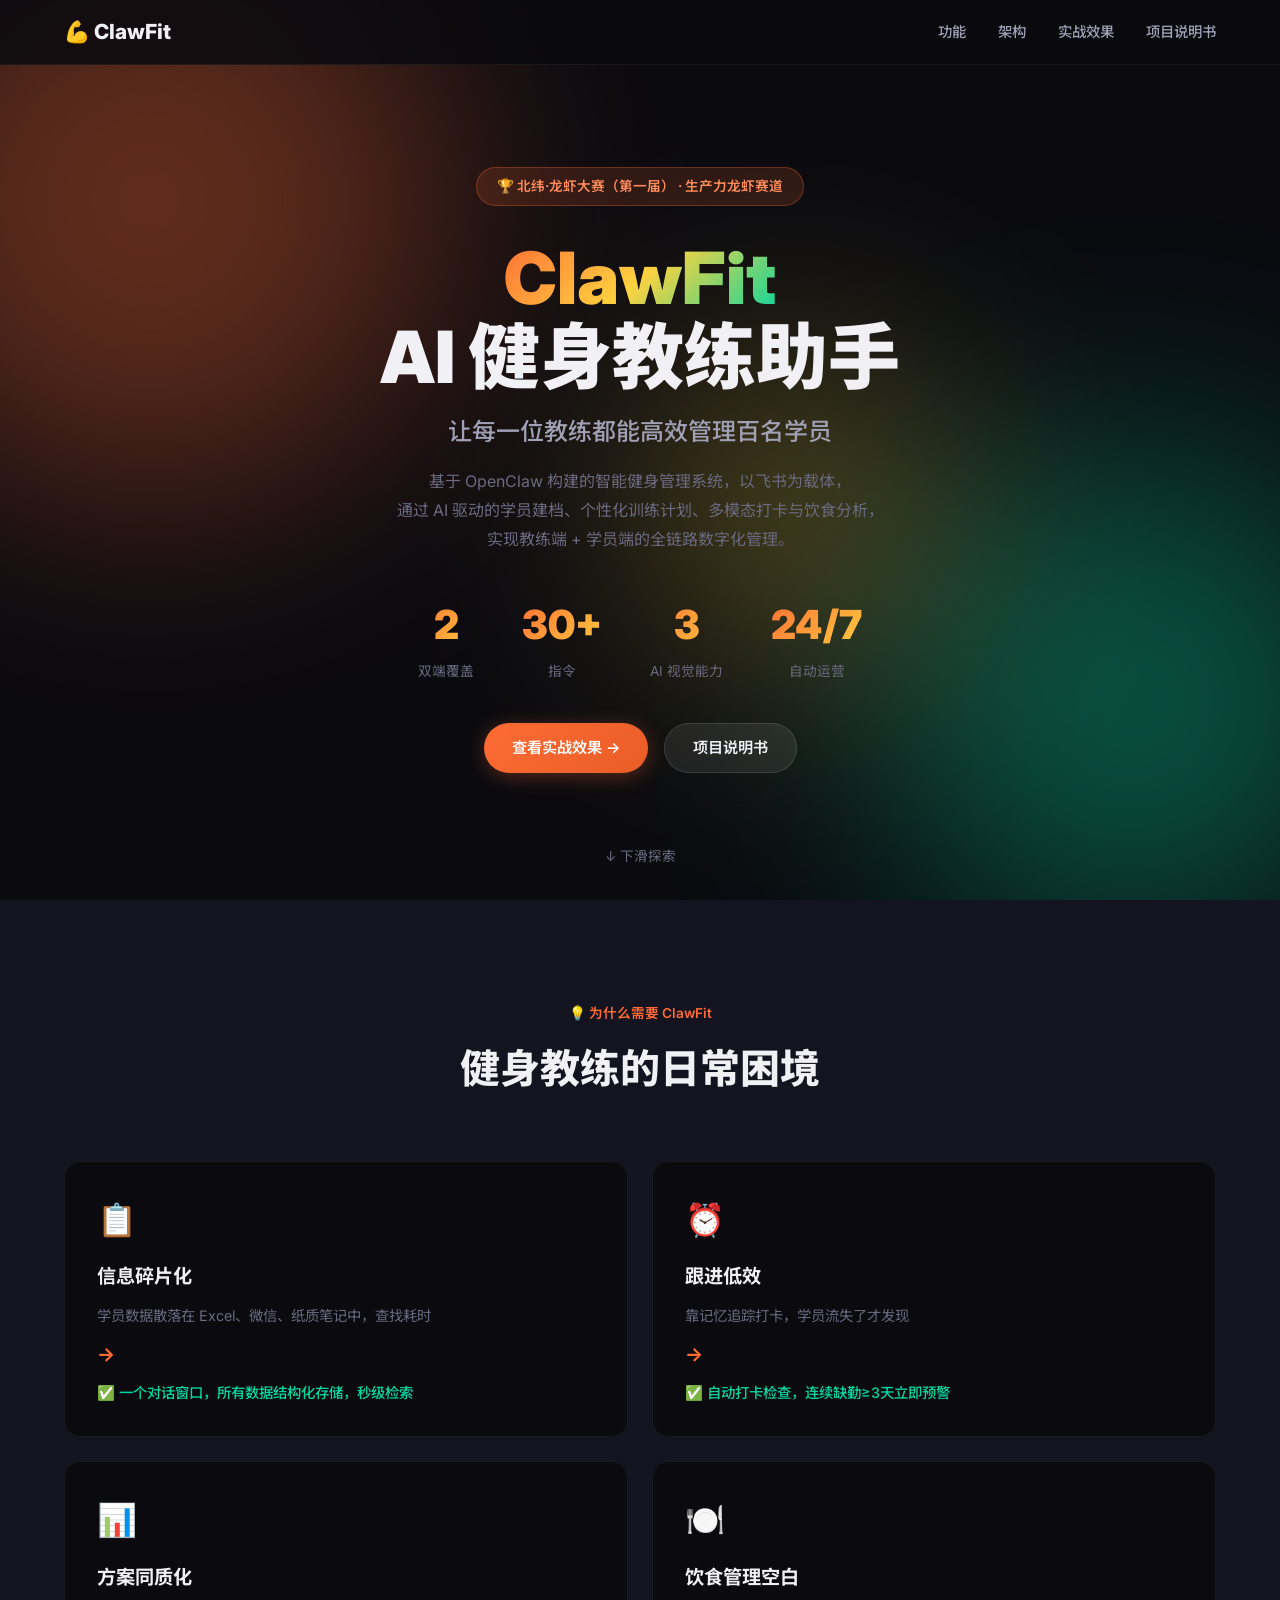
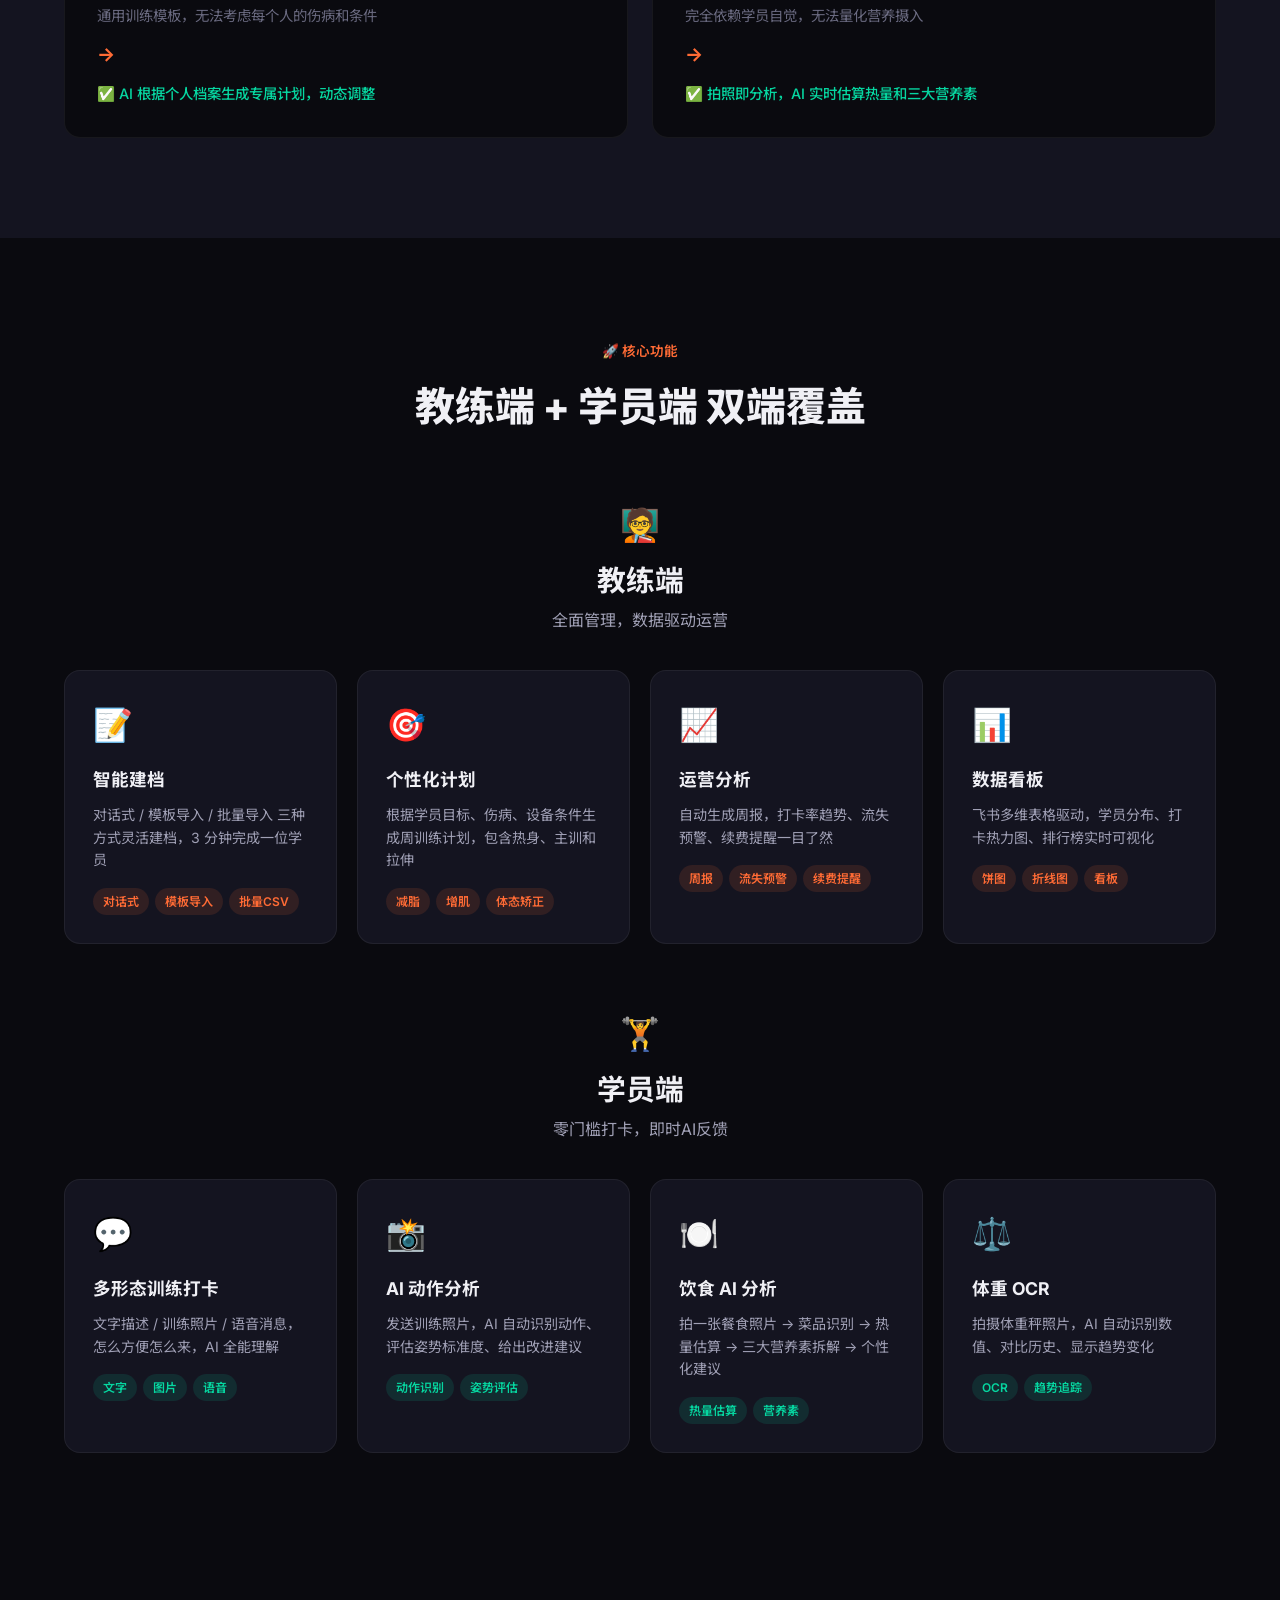
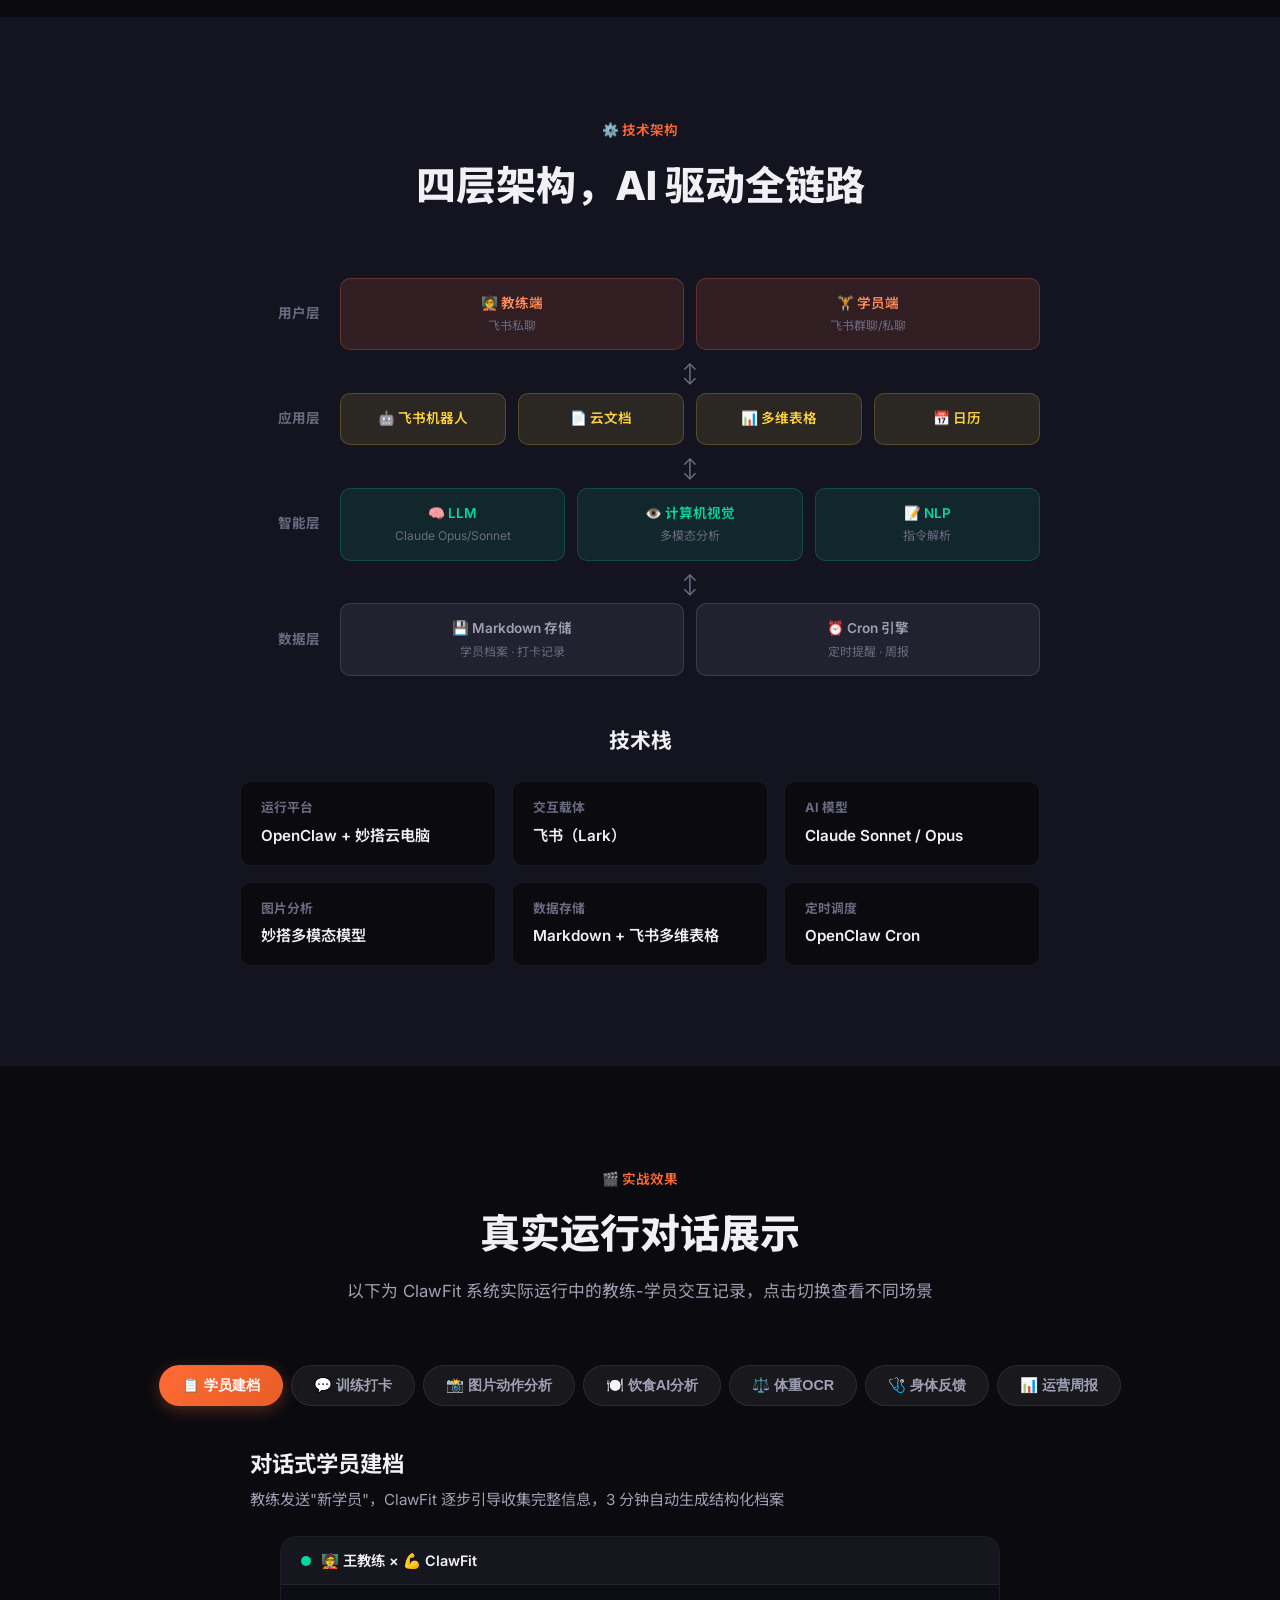
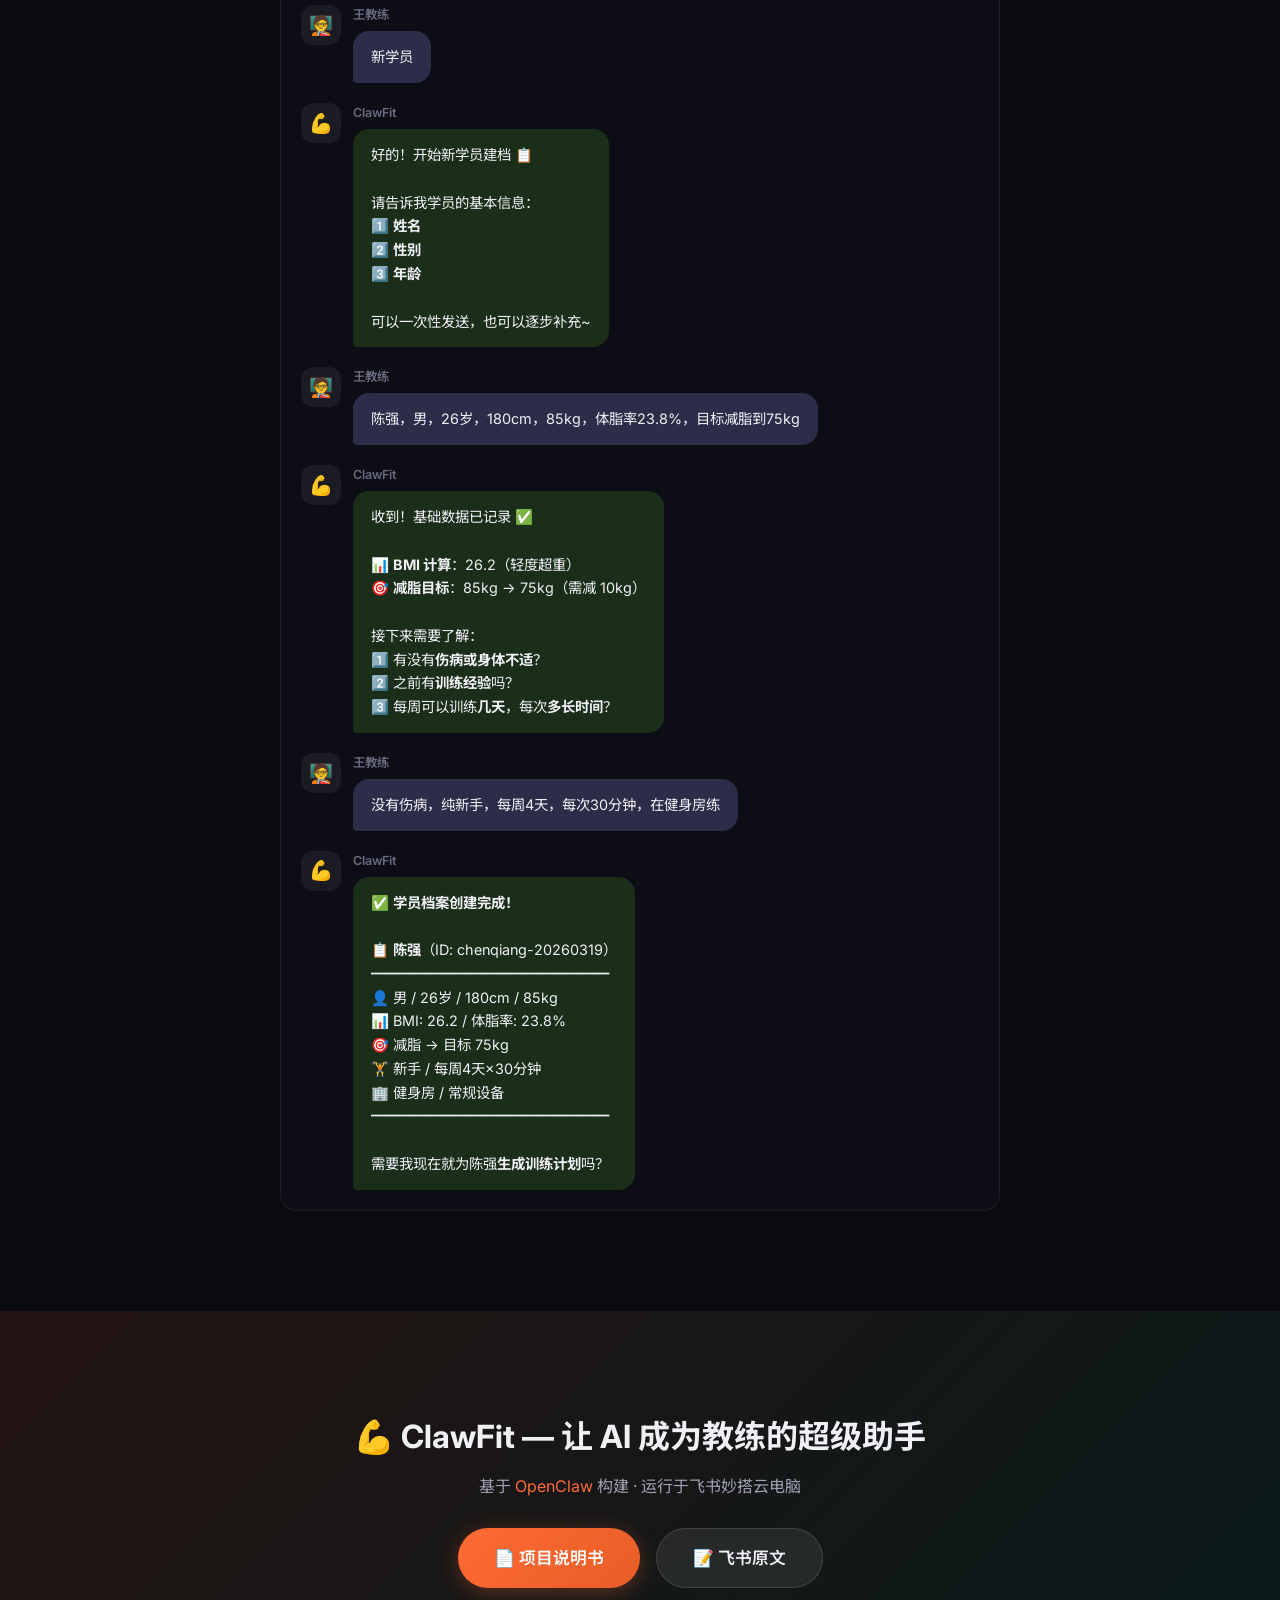
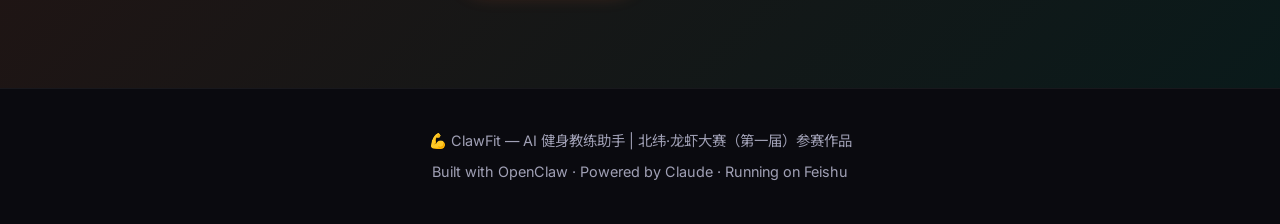
==== index.html @ cbfe0508 "2" ====
<!DOCTYPE html>
<html lang="zh-CN">
<head>
  <meta charset="UTF-8">
  <meta name="viewport" content="width=device-width, initial-scale=1.0">
  <title>ClawFit — AI 健身教练助手</title>
  <link rel="stylesheet" href="css/style.css">
  <link rel="preconnect" href="https://fonts.googleapis.com">
  <link href="https://fonts.googleapis.com/css2?family=Inter:wght@400;500;600;700;800;900&family=Noto+Sans+SC:wght@400;500;700;900&display=swap" rel="stylesheet">
</head>
<body>
  <!-- Navigation -->
  <nav class="navbar" id="navbar">
    <div class="nav-container">
      <a href="#" class="nav-logo">💪 ClawFit</a>
      <div class="nav-links">
        <a href="#features">功能</a>
        <a href="#architecture">架构</a>
        <a href="#demo">实战效果</a>
        <a href="report/">项目说明书</a>
      </div>
      <button class="nav-toggle" id="navToggle">☰</button>
    </div>
  </nav>

  <!-- Hero Section -->
  <section class="hero">
    <div class="hero-bg">
      <div class="gradient-orb orb-1"></div>
      <div class="gradient-orb orb-2"></div>
      <div class="gradient-orb orb-3"></div>
    </div>
    <div class="hero-content">
      <div class="hero-badge">🏆 北纬·龙虾大赛（第一届） · 生产力龙虾赛道</div>
      <h1 class="hero-title">
        <span class="title-gradient">ClawFit</span>
        <br>AI 健身教练助手
      </h1>
      <p class="hero-subtitle">让每一位教练都能高效管理百名学员</p>
      <p class="hero-desc">
        基于 OpenClaw 构建的智能健身管理系统，以飞书为载体，<br>
        通过 AI 驱动的学员建档、个性化训练计划、多模态打卡与饮食分析，<br>
        实现教练端 + 学员端的全链路数字化管理。
      </p>
      <div class="hero-stats">
        <div class="stat-item">
          <div class="stat-number">2</div>
          <div class="stat-label">双端覆盖</div>
        </div>
        <div class="stat-item">
          <div class="stat-number">30+</div>
          <div class="stat-label">指令</div>
        </div>
        <div class="stat-item">
          <div class="stat-number">3</div>
          <div class="stat-label">AI 视觉能力</div>
        </div>
        <div class="stat-item">
          <div class="stat-number">24/7</div>
          <div class="stat-label">自动运营</div>
        </div>
      </div>
      <div class="hero-cta">
        <a href="#demo" class="btn btn-primary">查看实战效果 →</a>
        <a href="report/" class="btn btn-secondary">项目说明书</a>
      </div>
    </div>
    <div class="scroll-hint">
      <span>↓ 下滑探索</span>
    </div>
  </section>

  <!-- Pain Points -->
  <section class="section pain-section" id="pain">
    <div class="container">
      <div class="section-header">
        <span class="section-tag">💡 为什么需要 ClawFit</span>
        <h2>健身教练的日常困境</h2>
      </div>
      <div class="pain-grid">
        <div class="pain-card">
          <div class="pain-icon">📋</div>
          <h3>信息碎片化</h3>
          <p class="pain-before">学员数据散落在 Excel、微信、纸质笔记中，查找耗时</p>
          <div class="pain-arrow">→</div>
          <p class="pain-after">✅ 一个对话窗口，所有数据结构化存储，秒级检索</p>
        </div>
        <div class="pain-card">
          <div class="pain-icon">⏰</div>
          <h3>跟进低效</h3>
          <p class="pain-before">靠记忆追踪打卡，学员流失了才发现</p>
          <div class="pain-arrow">→</div>
          <p class="pain-after">✅ 自动打卡检查，连续缺勤≥3天立即预警</p>
        </div>
        <div class="pain-card">
          <div class="pain-icon">📊</div>
          <h3>方案同质化</h3>
          <p class="pain-before">通用训练模板，无法考虑每个人的伤病和条件</p>
          <div class="pain-arrow">→</div>
          <p class="pain-after">✅ AI 根据个人档案生成专属计划，动态调整</p>
        </div>
        <div class="pain-card">
          <div class="pain-icon">🍽️</div>
          <h3>饮食管理空白</h3>
          <p class="pain-before">完全依赖学员自觉，无法量化营养摄入</p>
          <div class="pain-arrow">→</div>
          <p class="pain-after">✅ 拍照即分析，AI 实时估算热量和三大营养素</p>
        </div>
      </div>
    </div>
  </section>

  <!-- Features -->
  <section class="section features-section" id="features">
    <div class="container">
      <div class="section-header">
        <span class="section-tag">🚀 核心功能</span>
        <h2>教练端 + 学员端 双端覆盖</h2>
      </div>

      <!-- Coach Features -->
      <div class="feature-group">
        <div class="feature-group-header">
          <span class="feature-group-icon">🧑‍🏫</span>
          <h3>教练端</h3>
          <p>全面管理，数据驱动运营</p>
        </div>
        <div class="feature-cards">
          <div class="feature-card">
            <div class="feature-card-icon">📝</div>
            <h4>智能建档</h4>
            <p>对话式 / 模板导入 / 批量导入 三种方式灵活建档，3 分钟完成一位学员</p>
            <div class="feature-tags">
              <span class="tag">对话式</span>
              <span class="tag">模板导入</span>
              <span class="tag">批量CSV</span>
            </div>
          </div>
          <div class="feature-card">
            <div class="feature-card-icon">🎯</div>
            <h4>个性化计划</h4>
            <p>根据学员目标、伤病、设备条件生成周训练计划，包含热身、主训和拉伸</p>
            <div class="feature-tags">
              <span class="tag">减脂</span>
              <span class="tag">增肌</span>
              <span class="tag">体态矫正</span>
            </div>
          </div>
          <div class="feature-card">
            <div class="feature-card-icon">📈</div>
            <h4>运营分析</h4>
            <p>自动生成周报，打卡率趋势、流失预警、续费提醒一目了然</p>
            <div class="feature-tags">
              <span class="tag">周报</span>
              <span class="tag">流失预警</span>
              <span class="tag">续费提醒</span>
            </div>
          </div>
          <div class="feature-card">
            <div class="feature-card-icon">📊</div>
            <h4>数据看板</h4>
            <p>飞书多维表格驱动，学员分布、打卡热力图、排行榜实时可视化</p>
            <div class="feature-tags">
              <span class="tag">饼图</span>
              <span class="tag">折线图</span>
              <span class="tag">看板</span>
            </div>
          </div>
        </div>
      </div>

      <!-- Student Features -->
      <div class="feature-group">
        <div class="feature-group-header">
          <span class="feature-group-icon">🏋️</span>
          <h3>学员端</h3>
          <p>零门槛打卡，即时AI反馈</p>
        </div>
        <div class="feature-cards">
          <div class="feature-card accent-green">
            <div class="feature-card-icon">💬</div>
            <h4>多形态训练打卡</h4>
            <p>文字描述 / 训练照片 / 语音消息，怎么方便怎么来，AI 全能理解</p>
            <div class="feature-tags">
              <span class="tag tag-green">文字</span>
              <span class="tag tag-green">图片</span>
              <span class="tag tag-green">语音</span>
            </div>
          </div>
          <div class="feature-card accent-green">
            <div class="feature-card-icon">📸</div>
            <h4>AI 动作分析</h4>
            <p>发送训练照片，AI 自动识别动作、评估姿势标准度、给出改进建议</p>
            <div class="feature-tags">
              <span class="tag tag-green">动作识别</span>
              <span class="tag tag-green">姿势评估</span>
            </div>
          </div>
          <div class="feature-card accent-green">
            <div class="feature-card-icon">🍽️</div>
            <h4>饮食 AI 分析</h4>
            <p>拍一张餐食照片 → 菜品识别 → 热量估算 → 三大营养素拆解 → 个性化建议</p>
            <div class="feature-tags">
              <span class="tag tag-green">热量估算</span>
              <span class="tag tag-green">营养素</span>
            </div>
          </div>
          <div class="feature-card accent-green">
            <div class="feature-card-icon">⚖️</div>
            <h4>体重 OCR</h4>
            <p>拍摄体重秤照片，AI 自动识别数值、对比历史、显示趋势变化</p>
            <div class="feature-tags">
              <span class="tag tag-green">OCR</span>
              <span class="tag tag-green">趋势追踪</span>
            </div>
          </div>
        </div>
      </div>
    </div>
  </section>

  <!-- Architecture -->
  <section class="section arch-section" id="architecture">
    <div class="container">
      <div class="section-header">
        <span class="section-tag">⚙️ 技术架构</span>
        <h2>四层架构，AI 驱动全链路</h2>
      </div>
      <div class="arch-diagram">
        <div class="arch-layer">
          <div class="arch-layer-label">用户层</div>
          <div class="arch-layer-content">
            <div class="arch-node node-user">🧑‍🏫 教练端<br><small>飞书私聊</small></div>
            <div class="arch-node node-user">🏋️ 学员端<br><small>飞书群聊/私聊</small></div>
          </div>
        </div>
        <div class="arch-arrow">↕</div>
        <div class="arch-layer">
          <div class="arch-layer-label">应用层</div>
          <div class="arch-layer-content">
            <div class="arch-node node-app">🤖 飞书机器人</div>
            <div class="arch-node node-app">📄 云文档</div>
            <div class="arch-node node-app">📊 多维表格</div>
            <div class="arch-node node-app">📅 日历</div>
          </div>
        </div>
        <div class="arch-arrow">↕</div>
        <div class="arch-layer">
          <div class="arch-layer-label">智能层</div>
          <div class="arch-layer-content">
            <div class="arch-node node-ai">🧠 LLM<br><small>Claude Opus/Sonnet</small></div>
            <div class="arch-node node-ai">👁️ 计算机视觉<br><small>多模态分析</small></div>
            <div class="arch-node node-ai">📝 NLP<br><small>指令解析</small></div>
          </div>
        </div>
        <div class="arch-arrow">↕</div>
        <div class="arch-layer">
          <div class="arch-layer-label">数据层</div>
          <div class="arch-layer-content">
            <div class="arch-node node-data">💾 Markdown 存储<br><small>学员档案 · 打卡记录</small></div>
            <div class="arch-node node-data">⏰ Cron 引擎<br><small>定时提醒 · 周报</small></div>
          </div>
        </div>
      </div>

      <div class="tech-stack">
        <h3>技术栈</h3>
        <div class="tech-items">
          <div class="tech-item">
            <strong>运行平台</strong>
            <span>OpenClaw + 妙搭云电脑</span>
          </div>
          <div class="tech-item">
            <strong>交互载体</strong>
            <span>飞书（Lark）</span>
          </div>
          <div class="tech-item">
            <strong>AI 模型</strong>
            <span>Claude Sonnet / Opus</span>
          </div>
          <div class="tech-item">
            <strong>图片分析</strong>
            <span>妙搭多模态模型</span>
          </div>
          <div class="tech-item">
            <strong>数据存储</strong>
            <span>Markdown + 飞书多维表格</span>
          </div>
          <div class="tech-item">
            <strong>定时调度</strong>
            <span>OpenClaw Cron</span>
          </div>
        </div>
      </div>
    </div>
  </section>

  <!-- Demo Section — Tab Switcher -->
  <section class="section demo-section" id="demo">
    <div class="container">
      <div class="section-header">
        <span class="section-tag">🎬 实战效果</span>
        <h2>真实运行对话展示</h2>
        <p class="section-desc">以下为 ClawFit 系统实际运行中的教练-学员交互记录，点击切换查看不同场景</p>
      </div>

      <!-- Tab Navigation -->
      <div class="demo-tabs">
        <button class="demo-tab active" data-tab="tab-enroll">📋 学员建档</button>
        <button class="demo-tab" data-tab="tab-checkin">💬 训练打卡</button>
        <button class="demo-tab" data-tab="tab-photo">📸 图片动作分析</button>
        <button class="demo-tab" data-tab="tab-food">🍽️ 饮食AI分析</button>
        <button class="demo-tab" data-tab="tab-weight">⚖️ 体重OCR</button>
        <button class="demo-tab" data-tab="tab-feedback">🩺 身体反馈</button>
        <button class="demo-tab" data-tab="tab-report">📊 运营周报</button>
      </div>

      <!-- Tab Contents -->
      <div class="demo-tab-contents">

        <!-- TAB: 学员建档 -->
        <div class="demo-tab-pane active" id="tab-enroll">
          <div class="demo-pane-header">
            <h3>对话式学员建档</h3>
            <p>教练发送"新学员"，ClawFit 逐步引导收集完整信息，3 分钟自动生成结构化档案</p>
          </div>
          <div class="chat-window">
            <div class="chat-header">
              <span class="chat-dot green"></span>
              <span class="chat-name">🧑‍🏫 王教练 × 💪 ClawFit</span>
            </div>
            <div class="chat-body">
              <div class="msg msg-user">
                <div class="msg-avatar">🧑‍🏫</div>
                <div class="msg-content">
                  <div class="msg-name">王教练</div>
                  <div class="msg-bubble">新学员</div>
                </div>
              </div>
              <div class="msg msg-bot">
                <div class="msg-avatar">💪</div>
                <div class="msg-content">
                  <div class="msg-name">ClawFit</div>
                  <div class="msg-bubble">好的！开始新学员建档 📋<br><br>请告诉我学员的基本信息：<br>1️⃣ <strong>姓名</strong><br>2️⃣ <strong>性别</strong><br>3️⃣ <strong>年龄</strong><br><br>可以一次性发送，也可以逐步补充~</div>
                </div>
              </div>
              <div class="msg msg-user">
                <div class="msg-avatar">🧑‍🏫</div>
                <div class="msg-content">
                  <div class="msg-name">王教练</div>
                  <div class="msg-bubble">陈强，男，26岁，180cm，85kg，体脂率23.8%，目标减脂到75kg</div>
                </div>
              </div>
              <div class="msg msg-bot">
                <div class="msg-avatar">💪</div>
                <div class="msg-content">
                  <div class="msg-name">ClawFit</div>
                  <div class="msg-bubble">收到！基础数据已记录 ✅<br><br>📊 <strong>BMI 计算</strong>：26.2（轻度超重）<br>🎯 <strong>减脂目标</strong>：85kg → 75kg（需减 10kg）<br><br>接下来需要了解：<br>1️⃣ 有没有<strong>伤病或身体不适</strong>？<br>2️⃣ 之前有<strong>训练经验</strong>吗？<br>3️⃣ 每周可以训练<strong>几天</strong>，每次<strong>多长时间</strong>？</div>
                </div>
              </div>
              <div class="msg msg-user">
                <div class="msg-avatar">🧑‍🏫</div>
                <div class="msg-content">
                  <div class="msg-name">王教练</div>
                  <div class="msg-bubble">没有伤病，纯新手，每周4天，每次30分钟，在健身房练</div>
                </div>
              </div>
              <div class="msg msg-bot">
                <div class="msg-avatar">💪</div>
                <div class="msg-content">
                  <div class="msg-name">ClawFit</div>
                  <div class="msg-bubble">✅ <strong>学员档案创建完成！</strong><br><br>📋 <strong>陈强</strong>（ID: chenqiang-20260319）<br>━━━━━━━━━━━━━━━━━<br>👤 男 / 26岁 / 180cm / 85kg<br>📊 BMI: 26.2 / 体脂率: 23.8%<br>🎯 减脂 → 目标 75kg<br>🏋️ 新手 / 每周4天×30分钟<br>🏢 健身房 / 常规设备<br>━━━━━━━━━━━━━━━━━<br><br>需要我现在就为陈强<strong>生成训练计划</strong>吗？</div>
                </div>
              </div>
            </div>
          </div>
        </div>

        <!-- TAB: 训练打卡 -->
        <div class="demo-tab-pane" id="tab-checkin">
          <div class="demo-pane-header">
            <h3>学员训练打卡 & AI 反馈</h3>
            <p>学员发送打卡内容，ClawFit 即时分析训练质量并给出专业反馈和下次建议</p>
          </div>
          <div class="chat-window">
            <div class="chat-header">
              <span class="chat-dot green"></span>
              <span class="chat-name">🏋️ 陈强 × 💪 ClawFit</span>
            </div>
            <div class="chat-body">
              <div class="msg msg-user">
                <div class="msg-avatar">🏋️</div>
                <div class="msg-content">
                  <div class="msg-name">陈强</div>
                  <div class="msg-bubble">打卡 今天做了胸部训练：卧推60kg 4×8，上斜哑铃卧推20kg 3×12，绳索夹胸 3×15，状态不错</div>
                </div>
              </div>
              <div class="msg msg-bot">
                <div class="msg-avatar">💪</div>
                <div class="msg-content">
                  <div class="msg-name">ClawFit</div>
                  <div class="msg-bubble">
                    ✅ <strong>陈强打卡成功！</strong> — 2026-03-19<br><br>
                    📊 <strong>训练分析</strong><br>
                    ━━━━━━━━━━━━━━━━━<br>
                    🏋️ 胸部专项训练<br>
                    📈 完成度：<strong>90%</strong><br><br>
                    💡 <strong>反馈</strong><br>
                    • 卧推 60kg×4×8 对新手来说<strong>非常出色</strong>！💪 力量基础很好<br>
                    • 训练编排合理：大重量复合（卧推）→ 中重量孤立（上斜哑铃）→ 绳索精修（夹胸）<br>
                    • 上斜哑铃补充了上胸刺激，绳索夹胸强化胸肌收缩感，考虑很周全<br><br>
                    📋 <strong>下次训练建议</strong><br>
                    • 明天安排<strong>背部+核心</strong>，保持推拉平衡<br>
                    • 卧推可以尝试渐进到 <strong>62.5kg</strong>，保持 4×8 的节奏 💪
                  </div>
                </div>
              </div>
            </div>
          </div>
        </div>

        <!-- TAB: 图片动作分析 -->
        <div class="demo-tab-pane" id="tab-photo">
          <div class="demo-pane-header">
            <h3>训练照片 → AI 动作分析</h3>
            <p>学员发送训练照片，AI 自动识别动作类型、评估姿势标准度、给出改进建议</p>
          </div>
          <div class="chat-window">
            <div class="chat-header">
              <span class="chat-dot green"></span>
              <span class="chat-name">🏋️ 陈强 × 💪 ClawFit</span>
            </div>
            <div class="chat-body">
              <div class="msg msg-user">
                <div class="msg-avatar">🏋️</div>
                <div class="msg-content">
                  <div class="msg-name">陈强</div>
                  <div class="msg-bubble msg-image">
                    <!-- 📌 替换为真实训练照片：将 images/workout-photo.jpg 放入 images/ 目录 -->
                    <img src="images/workout-photo.jpg" alt="训练照片" class="chat-photo" onerror="this.outerHTML='<div class=\'fake-image workout-image\'>🏋️<br><small>[ 请上传训练照片: images/workout-photo.jpg ]</small></div>'">
                  </div>
                </div>
              </div>
              <div class="msg msg-bot">
                <div class="msg-avatar">💪</div>
                <div class="msg-content">
                  <div class="msg-name">ClawFit</div>
                  <div class="msg-bubble">
                    📸 收到您的训练照片！AI 分析中...<br><br>
                    🏋️ <strong>动作识别</strong>：杠铃卧推<br><br>
                    ✅ <strong>姿势评估</strong><br>
                    ━━━━━━━━━━━━━━━━━<br>
                    • 握距适中，与肩同宽偏外 ✅<br>
                    • 肩胛骨收紧下沉，背部紧贴凳面 ✅<br>
                    • 双脚稳定踩地，提供良好支撑 ✅<br>
                    • 杠铃下放位置在乳头连线处 ✅<br><br>
                    ⚠️ <strong>改进建议</strong><br>
                    • 手腕略有弯折，建议保持中立位避免关节压力<br>
                    • 推起时注意不要完全锁死肘关节<br><br>
                    💪 整体姿势很标准！卧推基本功扎实，继续保持！<br><br>
                    是否将这张照片关联到今日打卡？
                  </div>
                </div>
              </div>
              <div class="msg msg-user">
                <div class="msg-avatar">🏋️</div>
                <div class="msg-content">
                  <div class="msg-name">陈强</div>
                  <div class="msg-bubble">是</div>
                </div>
              </div>
              <div class="msg msg-bot">
                <div class="msg-avatar">💪</div>
                <div class="msg-content">
                  <div class="msg-name">ClawFit</div>
                  <div class="msg-bubble">✅ 照片已关联到 3月19日打卡记录！<br>📸 保存至：checkins/chenqiang-20260319-2026-03-images/001.jpg</div>
                </div>
              </div>
            </div>
          </div>
        </div>

        <!-- TAB: 饮食AI分析 -->
        <div class="demo-tab-pane" id="tab-food">
          <div class="demo-pane-header">
            <h3>餐食拍照 → AI 营养分析</h3>
            <p>学员拍一张餐食照片，AI 自动识别菜品、估算热量、拆解三大营养素</p>
          </div>
          <div class="chat-window">
            <div class="chat-header">
              <span class="chat-dot green"></span>
              <span class="chat-name">🏋️ 陈强 × 💪 ClawFit</span>
            </div>
            <div class="chat-body">
              <div class="msg msg-user">
                <div class="msg-avatar">🏋️</div>
                <div class="msg-content">
                  <div class="msg-name">陈强</div>
                  <div class="msg-bubble msg-image">
                    <!-- 📌 替换为真实餐食照片：将 images/food-photo.jpg 放入 images/ 目录 -->
                    <img src="images/food-photo.jpg" alt="餐食照片" class="chat-photo" onerror="this.outerHTML='<div class=\'fake-image food-image\'>🍜<br><small>[ 请上传餐食照片: images/food-photo.jpg ]</small></div>'">
                  </div>
                </div>
              </div>
              <div class="msg msg-bot">
                <div class="msg-avatar">💪</div>
                <div class="msg-content">
                  <div class="msg-name">ClawFit</div>
                  <div class="msg-bubble">
                    📸 收到午餐照片！AI 分析中...<br><br>
                    🍽️ <strong>餐食识别</strong><br>
                    番茄鸡蛋面 · 煎蛋（1个）· 炒青菜<br><br>
                    🔥 <strong>营养分析</strong><br>
                    ━━━━━━━━━━━━━━━━━<br>
                    总热量：<strong>~520 kcal</strong><br><br>
                    <div class="nutrition-bar">
                      <div class="nut-item">
                        <span class="nut-label">🟡 碳水</span>
                        <div class="nut-bar-track"><div class="nut-bar-fill carbs" style="width:50%"></div></div>
                        <span class="nut-val">65g (50%)</span>
                      </div>
                      <div class="nut-item">
                        <span class="nut-label">🔴 蛋白质</span>
                        <div class="nut-bar-track"><div class="nut-bar-fill protein" style="width:14%"></div></div>
                        <span class="nut-val">18g (14%)</span>
                      </div>
                      <div class="nut-item">
                        <span class="nut-label">🟠 脂肪</span>
                        <div class="nut-bar-track"><div class="nut-bar-fill fat" style="width:36%"></div></div>
                        <span class="nut-val">21g (36%)</span>
                      </div>
                    </div>
                    <br>
                    💡 <strong>建议</strong><br>
                    • 蛋白质偏低，建议加一份鸡胸肉或豆腐<br>
                    • 碳水占比合理，适合训练日摄入<br><br>
                    是否记录到今日饮食档案？
                  </div>
                </div>
              </div>
              <div class="msg msg-user">
                <div class="msg-avatar">🏋️</div>
                <div class="msg-content">
                  <div class="msg-name">陈强</div>
                  <div class="msg-bubble">是</div>
                </div>
              </div>
              <div class="msg msg-bot">
                <div class="msg-avatar">💪</div>
                <div class="msg-content">
                  <div class="msg-name">ClawFit</div>
                  <div class="msg-bubble">✅ 已记录到 3月19日午餐档案！<br><br>📊 今日累计：午餐 520kcal / 目标 2100kcal<br>还有 1580kcal 的余量，晚餐记得补充蛋白质哦 💪</div>
                </div>
              </div>
            </div>
          </div>
        </div>

        <!-- TAB: 体重OCR -->
        <div class="demo-tab-pane" id="tab-weight">
          <div class="demo-pane-header">
            <h3>体重秤拍照 → OCR 自动识别</h3>
            <p>学员拍体重秤照片，AI 自动提取数值、对比历史记录、显示变化趋势</p>
          </div>
          <div class="chat-window">
            <div class="chat-header">
              <span class="chat-dot green"></span>
              <span class="chat-name">🏋️ 陈强 × 💪 ClawFit</span>
            </div>
            <div class="chat-body">
              <div class="msg msg-user">
                <div class="msg-avatar">🏋️</div>
                <div class="msg-content">
                  <div class="msg-name">陈强</div>
                  <div class="msg-bubble msg-image">
                    <!-- 📌 替换为真实体重秤照片：将 images/scale-photo.jpg 放入 images/ 目录 -->
                    <img src="images/scale-photo.jpg" alt="体重秤照片" class="chat-photo" onerror="this.outerHTML='<div class=\'fake-image scale-image\'>⚖️<br><small>[ 请上传体重秤照片: images/scale-photo.jpg ]</small></div>'">
                  </div>
                </div>
              </div>
              <div class="msg msg-bot">
                <div class="msg-avatar">💪</div>
                <div class="msg-content">
                  <div class="msg-name">ClawFit</div>
                  <div class="msg-bubble">
                    📸 收到体重照片！<br><br>
                    ⚖️ <strong>OCR 识别结果</strong><br>
                    ━━━━━━━━━━━━━━━━━<br>
                    检测到体重：<strong>76.0 kg</strong>（置信度：高）<br><br>
                    📈 <strong>变化追踪</strong><br>
                    上次记录：85.0 kg（2026-03-19 建档）<br>
                    变化：<strong>-9.0 kg</strong> ⬇️🎉<br><br>
                    距目标 75kg 仅差 <strong>1kg</strong>！<br><br>
                    已更新体重记录 ✅<br>
                    BMI：23.5（正常） ← 原 26.2（超重）<br><br>
                    🔥 <strong>太棒了！体重从超重区间进入正常区间，继续保持！</strong>
                  </div>
                </div>
              </div>
            </div>
          </div>
        </div>

        <!-- TAB: 身体反馈 -->
        <div class="demo-tab-pane" id="tab-feedback">
          <div class="demo-pane-header">
            <h3>身体反馈 → 智能计划调整</h3>
            <p>学员反馈身体不适，系统自动标记伤病风险并建议调整训练计划</p>
          </div>
          <div class="chat-window">
            <div class="chat-header">
              <span class="chat-dot green"></span>
              <span class="chat-name">🏋️ 陈强 × 💪 ClawFit</span>
            </div>
            <div class="chat-body">
              <div class="msg msg-user">
                <div class="msg-avatar">🏋️</div>
                <div class="msg-content">
                  <div class="msg-name">陈强</div>
                  <div class="msg-bubble">反馈 今天深蹲的时候膝盖有点不舒服</div>
                </div>
              </div>
              <div class="msg msg-bot">
                <div class="msg-avatar">💪</div>
                <div class="msg-content">
                  <div class="msg-name">ClawFit</div>
                  <div class="msg-bubble">
                    ⚠️ <strong>身体反馈已记录</strong><br><br>
                    🦵 <strong>问题</strong>：深蹲后膝盖不适<br>
                    📝 已标记到您的档案中<br><br>
                    🏥 <strong>即时建议</strong><br>
                    • 立即停止所有膝关节负重动作<br>
                    • 今天用冰敷 15 分钟，观察是否持续<br>
                    • 如果明天仍然不适，<strong>建议就医检查</strong><br><br>
                    🔄 <strong>计划调整建议</strong><br>
                    • 暂时将深蹲替换为<strong>腿举</strong>（减少膝关节压力）<br>
                    • 增加<strong>靠墙静蹲</strong>强化膝关节稳定性<br>
                    • 下肢训练日先观察 1 周再恢复深蹲<br><br>
                    已通知王教练关注您的膝盖情况 🩺
                  </div>
                </div>
              </div>
            </div>
          </div>
        </div>

        <!-- TAB: 运营周报 -->
        <div class="demo-tab-pane" id="tab-report">
          <div class="demo-pane-header">
            <h3>教练运营周报</h3>
            <p>每周日 20:03 自动生成，教练无需手动汇总，一目了然掌握全局运营状态</p>
          </div>
          <div class="report-card">
            <div class="report-header">
              <h3>📊 周度运营报告 — 2026年3月18日-3月24日</h3>
              <span class="report-badge">自动生成</span>
            </div>
            <div class="report-body">
              <div class="report-overview">
                <div class="report-stat">
                  <div class="report-stat-num">3/3</div>
                  <div class="report-stat-label">活跃学员</div>
                </div>
                <div class="report-stat">
                  <div class="report-stat-num">71.5%</div>
                  <div class="report-stat-label">平均打卡率</div>
                </div>
                <div class="report-stat">
                  <div class="report-stat-num">3</div>
                  <div class="report-stat-label">本周新建档</div>
                </div>
                <div class="report-stat">
                  <div class="report-stat-num">0</div>
                  <div class="report-stat-label">流失风险</div>
                </div>
              </div>
              <div class="report-sections">
                <div class="report-section">
                  <h4>🟢 表现优秀</h4>
                  <table>
                    <tr><th>学员</th><th>打卡率</th><th>本周亮点</th></tr>
                    <tr><td>陈强</td><td>90%</td><td>卧推60kg表现出色，训练结构合理，首周即高度自律</td></tr>
                    <tr><td>张三</td><td>80%</td><td>卧推渐进到62.5kg，主动加背部训练，膝盖恢复良好</td></tr>
                  </table>
                </div>
                <div class="report-section">
                  <h4>🟡 需要关注</h4>
                  <table>
                    <tr><th>学员</th><th>打卡率</th><th>具体情况</th></tr>
                    <tr><td>李四</td><td>50%</td><td>首次打卡表现出色（卧推60kg），但后续打卡频率偏低</td></tr>
                  </table>
                </div>
                <div class="report-section">
                  <h4>📈 体重变化追踪</h4>
                  <table>
                    <tr><th>学员</th><th>本周变化</th><th>总变化</th><th>距目标</th></tr>
                    <tr><td>张三</td><td>-9.0kg</td><td>85→76kg</td><td>仅差 1kg 🎉</td></tr>
                    <tr><td>陈强</td><td>—</td><td>85kg（基准）</td><td>目标 75kg</td></tr>
                    <tr><td>李四</td><td>—</td><td>70kg（基准）</td><td>目标 65kg</td></tr>
                  </table>
                </div>
              </div>
            </div>
          </div>
        </div>

      </div><!-- /demo-tab-contents -->
    </div>
  </section>

  <!-- CTA -->
  <section class="section cta-section">
    <div class="container">
      <div class="cta-content">
        <h2>💪 ClawFit — 让 AI 成为教练的超级助手</h2>
        <p>基于 <a href="https://github.com/openclaw/openclaw" target="_blank">OpenClaw</a> 构建 · 运行于飞书妙搭云电脑</p>
        <div class="cta-links">
          <a href="report/" class="btn btn-primary btn-large">📄 项目说明书</a>
          <a href="https://www.feishu.cn/docx/MpeLdhp82o2CuwxBiNIcNmXHnab" target="_blank" class="btn btn-secondary btn-large">📝 飞书原文</a>
        </div>
      </div>
    </div>
  </section>

  <!-- Footer -->
  <footer class="footer">
    <div class="container">
      <p>💪 ClawFit — AI 健身教练助手 | 北纬·龙虾大赛（第一届）参赛作品</p>
      <p class="footer-sub">Built with OpenClaw · Powered by Claude · Running on Feishu</p>
    </div>
  </footer>

  <script src="js/main.js"></script>
</body>
</html>
---- css/style.css ----
/* ============================================
   ClawFit — CSS
   Vibrant fitness theme with energetic colors
   ============================================ */

:root {
  /* Primary palette — energetic orange-red gradient */
  --c-primary: #FF6B35;
  --c-primary-dark: #E85D26;
  --c-primary-light: #FF8C5A;
  --c-accent: #FFD23F;
  --c-accent-dark: #F5C518;

  /* Secondary — cool teal for contrast */
  --c-secondary: #06D6A0;
  --c-secondary-dark: #05B88A;

  /* Backgrounds */
  --c-bg: #0A0A0F;
  --c-bg-card: #141420;
  --c-bg-card-hover: #1A1A2E;
  --c-bg-surface: #1E1E30;

  /* Text */
  --c-text: #F0F0F5;
  --c-text-secondary: #A0A0B5;
  --c-text-muted: #6A6A80;

  /* Chat */
  --c-chat-user: #2D2D4A;
  --c-chat-bot: #1A2E1A;
  --c-chat-bg: #0D0D15;

  /* Nutrition bars */
  --c-carbs: #FFD23F;
  --c-protein: #FF6B6B;
  --c-fat: #FF9F43;

  /* Misc */
  --radius: 16px;
  --radius-sm: 10px;
  --radius-xs: 6px;
  --shadow: 0 4px 24px rgba(0,0,0,.3);
  --transition: .3s cubic-bezier(.4,0,.2,1);

  /* Fonts */
  --font: 'Inter', 'Noto Sans SC', -apple-system, sans-serif;
}

*, *::before, *::after { box-sizing: border-box; margin: 0; padding: 0; }

html { scroll-behavior: smooth; font-size: 16px; }

body {
  font-family: var(--font);
  background: var(--c-bg);
  color: var(--c-text);
  line-height: 1.6;
  overflow-x: hidden;
}

a { color: var(--c-primary); text-decoration: none; transition: var(--transition); }
a:hover { color: var(--c-primary-light); }

img { max-width: 100%; }

.container { max-width: 1200px; margin: 0 auto; padding: 0 24px; }

/* ---- Navbar ---- */
.navbar {
  position: fixed; top: 0; left: 0; right: 0; z-index: 100;
  background: rgba(10,10,15,.85);
  backdrop-filter: blur(20px);
  border-bottom: 1px solid rgba(255,255,255,.06);
  transition: var(--transition);
}
.navbar.scrolled { background: rgba(10,10,15,.95); }
.nav-container {
  max-width: 1200px; margin: 0 auto;
  padding: 0 24px; height: 64px;
  display: flex; align-items: center; justify-content: space-between;
}
.nav-logo { font-size: 1.3rem; font-weight: 800; color: var(--c-text); }
.nav-logo:hover { color: var(--c-primary); }
.nav-links { display: flex; gap: 32px; }
.nav-links a { color: var(--c-text-secondary); font-size: .9rem; font-weight: 500; }
.nav-links a:hover { color: var(--c-primary); }
.nav-toggle { display: none; background: none; border: none; color: var(--c-text); font-size: 1.5rem; cursor: pointer; }

/* ---- Hero ---- */
.hero {
  min-height: 100vh; display: flex; flex-direction: column;
  align-items: center; justify-content: center;
  text-align: center; position: relative; padding: 120px 24px 80px;
}
.hero-bg { position: absolute; inset: 0; overflow: hidden; z-index: 0; }
.gradient-orb {
  position: absolute; border-radius: 50%; filter: blur(120px); opacity: .35;
}
.orb-1 { width: 600px; height: 600px; top: -100px; left: -150px; background: var(--c-primary); animation: float 8s ease-in-out infinite; }
.orb-2 { width: 500px; height: 500px; bottom: -50px; right: -100px; background: var(--c-secondary); animation: float 10s ease-in-out infinite reverse; }
.orb-3 { width: 300px; height: 300px; top: 40%; left: 50%; background: var(--c-accent); animation: float 12s ease-in-out infinite; }

@keyframes float {
  0%,100% { transform: translate(0,0); }
  50% { transform: translate(30px,-30px); }
}

.hero-content { position: relative; z-index: 1; }
.hero-badge {
  display: inline-block; padding: 8px 20px; border-radius: 100px;
  background: rgba(255,107,53,.15); border: 1px solid rgba(255,107,53,.3);
  font-size: .85rem; font-weight: 600; color: var(--c-primary-light);
  margin-bottom: 32px;
}
.hero-title { font-size: 4.5rem; font-weight: 900; line-height: 1.1; margin-bottom: 16px; }
.title-gradient {
  background: linear-gradient(135deg, var(--c-primary), var(--c-accent), var(--c-secondary));
  -webkit-background-clip: text; -webkit-text-fill-color: transparent;
  background-clip: text;
}
.hero-subtitle {
  font-size: 1.5rem; color: var(--c-text-secondary); margin-bottom: 16px; font-weight: 500;
}
.hero-desc { font-size: 1rem; color: var(--c-text-muted); line-height: 1.8; margin-bottom: 40px; }

.hero-stats {
  display: flex; justify-content: center; gap: 48px; margin-bottom: 40px;
}
.stat-item { text-align: center; }
.stat-number {
  font-size: 2.5rem; font-weight: 900;
  background: linear-gradient(135deg, var(--c-primary), var(--c-accent));
  -webkit-background-clip: text; -webkit-text-fill-color: transparent;
}
.stat-label { font-size: .85rem; color: var(--c-text-muted); margin-top: 4px; }

.hero-cta { display: flex; gap: 16px; justify-content: center; }

.scroll-hint {
  position: absolute; bottom: 32px; left: 50%; transform: translateX(-50%);
  color: var(--c-text-muted); font-size: .85rem; animation: bounce 2s infinite;
}
@keyframes bounce {
  0%,100% { transform: translateX(-50%) translateY(0); }
  50% { transform: translateX(-50%) translateY(8px); }
}

/* ---- Buttons ---- */
.btn {
  display: inline-flex; align-items: center; padding: 12px 28px;
  border-radius: 100px; font-weight: 600; font-size: .95rem;
  transition: var(--transition); cursor: pointer; border: none;
}
.btn-primary {
  background: linear-gradient(135deg, var(--c-primary), var(--c-primary-dark));
  color: #fff; box-shadow: 0 4px 20px rgba(255,107,53,.3);
}
.btn-primary:hover { transform: translateY(-2px); box-shadow: 0 6px 28px rgba(255,107,53,.4); color: #fff; }
.btn-secondary {
  background: rgba(255,255,255,.08); color: var(--c-text);
  border: 1px solid rgba(255,255,255,.12);
}
.btn-secondary:hover { background: rgba(255,255,255,.12); color: var(--c-text); }
.btn-large { padding: 16px 36px; font-size: 1.05rem; }

/* ---- Sections ---- */
.section { padding: 100px 0; }
.section-header { text-align: center; margin-bottom: 60px; }
.section-tag {
  display: inline-block; font-size: .85rem; font-weight: 600;
  color: var(--c-primary); margin-bottom: 12px;
}
.section-header h2 { font-size: 2.5rem; font-weight: 800; }
.section-desc { color: var(--c-text-secondary); margin-top: 12px; font-size: 1.05rem; }

/* ---- Pain Section ---- */
.pain-section { background: var(--c-bg-card); }
.pain-grid { display: grid; grid-template-columns: repeat(2, 1fr); gap: 24px; }
.pain-card {
  background: var(--c-bg); border-radius: var(--radius); padding: 32px;
  border: 1px solid rgba(255,255,255,.06);
  transition: var(--transition);
}
.pain-card:hover { border-color: rgba(255,107,53,.2); transform: translateY(-4px); }
.pain-icon { font-size: 2rem; margin-bottom: 16px; }
.pain-card h3 { font-size: 1.2rem; margin-bottom: 12px; }
.pain-before { color: var(--c-text-muted); font-size: .9rem; }
.pain-arrow { color: var(--c-primary); font-size: 1.2rem; margin: 12px 0; font-weight: 700; }
.pain-after { color: var(--c-secondary); font-size: .9rem; font-weight: 500; }

/* ---- Features ---- */
.feature-group { margin-bottom: 64px; }
.feature-group-header { text-align: center; margin-bottom: 36px; }
.feature-group-icon { font-size: 2rem; }
.feature-group-header h3 { font-size: 1.8rem; font-weight: 700; margin: 8px 0 4px; }
.feature-group-header p { color: var(--c-text-secondary); }

.feature-cards { display: grid; grid-template-columns: repeat(4, 1fr); gap: 20px; }
.feature-card {
  background: var(--c-bg-card); border-radius: var(--radius); padding: 28px;
  border: 1px solid rgba(255,255,255,.06);
  transition: var(--transition);
}
.feature-card:hover { transform: translateY(-4px); border-color: rgba(255,107,53,.25); }
.feature-card.accent-green:hover { border-color: rgba(6,214,160,.25); }
.feature-card-icon { font-size: 2rem; margin-bottom: 16px; }
.feature-card h4 { font-size: 1.1rem; margin-bottom: 10px; font-weight: 700; }
.feature-card p { font-size: .88rem; color: var(--c-text-secondary); line-height: 1.6; margin-bottom: 16px; }
.feature-tags { display: flex; flex-wrap: wrap; gap: 6px; }
.tag {
  padding: 4px 10px; border-radius: 100px; font-size: .75rem; font-weight: 600;
  background: rgba(255,107,53,.12); color: var(--c-primary);
}
.tag-green { background: rgba(6,214,160,.12); color: var(--c-secondary); }

/* ---- Architecture ---- */
.arch-section { background: var(--c-bg-card); }
.arch-diagram { max-width: 800px; margin: 0 auto 48px; }
.arch-layer {
  display: flex; align-items: center; gap: 20px; margin-bottom: 8px;
}
.arch-layer-label {
  width: 80px; text-align: right; font-weight: 700; font-size: .85rem;
  color: var(--c-text-muted); flex-shrink: 0;
}
.arch-layer-content { display: flex; gap: 12px; flex: 1; flex-wrap: wrap; justify-content: center; }
.arch-node {
  padding: 14px 20px; border-radius: var(--radius-sm); text-align: center;
  font-size: .85rem; font-weight: 600; flex: 1; min-width: 140px;
}
.arch-node small { display: block; font-weight: 400; color: var(--c-text-muted); font-size: .75rem; margin-top: 2px; }
.node-user { background: rgba(255,107,53,.12); border: 1px solid rgba(255,107,53,.25); color: var(--c-primary-light); }
.node-app { background: rgba(255,210,63,.1); border: 1px solid rgba(255,210,63,.2); color: var(--c-accent); }
.node-ai { background: rgba(6,214,160,.1); border: 1px solid rgba(6,214,160,.2); color: var(--c-secondary); }
.node-data { background: rgba(160,160,181,.1); border: 1px solid rgba(160,160,181,.2); color: var(--c-text-secondary); }
.arch-arrow { text-align: center; color: var(--c-text-muted); font-size: 1.2rem; margin: 4px 0; padding-left: 100px; }

.tech-stack { max-width: 800px; margin: 0 auto; }
.tech-stack h3 { text-align: center; margin-bottom: 24px; font-size: 1.3rem; }
.tech-items { display: grid; grid-template-columns: repeat(3, 1fr); gap: 16px; }
.tech-item {
  background: var(--c-bg); border-radius: var(--radius-sm); padding: 16px 20px;
  border: 1px solid rgba(255,255,255,.06);
}
.tech-item strong { display: block; font-size: .8rem; color: var(--c-text-muted); margin-bottom: 4px; }
.tech-item span { font-weight: 600; font-size: .95rem; }

/* ---- Demo / Chat ---- */
.demo-section { background: var(--c-bg); }

/* Tab navigation */
.demo-tabs {
  display: flex; flex-wrap: wrap; justify-content: center; gap: 8px;
  margin-bottom: 40px;
}
.demo-tab {
  padding: 10px 22px; border-radius: 100px; font-size: .9rem; font-weight: 600;
  background: rgba(255,255,255,.06); color: var(--c-text-secondary);
  border: 1px solid rgba(255,255,255,.08); cursor: pointer;
  transition: var(--transition);
}
.demo-tab:hover { background: rgba(255,255,255,.1); color: var(--c-text); }
.demo-tab.active {
  background: linear-gradient(135deg, var(--c-primary), var(--c-primary-dark));
  color: #fff; border-color: transparent;
  box-shadow: 0 4px 16px rgba(255,107,53,.3);
}

/* Tab content panes */
.demo-tab-contents { max-width: 780px; margin: 0 auto; }
.demo-tab-pane {
  display: none;
  animation: fadeInTab .4s ease;
}
.demo-tab-pane.active { display: block; }
@keyframes fadeInTab {
  from { opacity: 0; transform: translateY(12px); }
  to { opacity: 1; transform: translateY(0); }
}

.demo-pane-header { margin-bottom: 24px; }
.demo-pane-header h3 { font-size: 1.4rem; font-weight: 700; margin-bottom: 6px; }
.demo-pane-header p { font-size: .95rem; color: var(--c-text-secondary); }

/* Chat window */
.chat-window {
  background: var(--c-chat-bg); border-radius: var(--radius);
  border: 1px solid rgba(255,255,255,.06); overflow: hidden;
  max-width: 720px; margin: 0 auto;
}
.chat-header {
  padding: 12px 20px; background: rgba(255,255,255,.04);
  border-bottom: 1px solid rgba(255,255,255,.06);
  display: flex; align-items: center; gap: 10px; font-size: .9rem; font-weight: 600;
}
.chat-dot { width: 10px; height: 10px; border-radius: 50%; }
.chat-dot.green { background: var(--c-secondary); }
.chat-body { padding: 20px; }

.msg { display: flex; gap: 12px; margin-bottom: 20px; }
.msg:last-child { margin-bottom: 0; }
.msg-avatar {
  width: 40px; height: 40px; border-radius: 12px; flex-shrink: 0;
  display: flex; align-items: center; justify-content: center;
  font-size: 1.2rem; background: rgba(255,255,255,.06);
}
.msg-name { font-size: .78rem; color: var(--c-text-muted); margin-bottom: 6px; font-weight: 600; }
.msg-bubble {
  padding: 14px 18px; border-radius: 16px; font-size: .9rem; line-height: 1.65;
  max-width: 560px;
}
.msg-user .msg-bubble { background: var(--c-chat-user); border-bottom-left-radius: 4px; }
.msg-bot .msg-bubble { background: var(--c-chat-bot); border-bottom-left-radius: 4px; }

/* Real photos in chat */
.chat-photo {
  max-width: 240px; max-height: 200px; border-radius: var(--radius-sm);
  object-fit: cover; display: block;
}

.fake-image {
  width: 240px; height: 160px; border-radius: var(--radius-sm);
  display: flex; flex-direction: column; align-items: center; justify-content: center;
  font-size: 2.5rem; text-align: center;
}
.fake-image small { font-size: .7rem; color: var(--c-text-muted); margin-top: 8px; }
.food-image { background: linear-gradient(135deg, #3a2010, #5a3020); }
.scale-image { background: linear-gradient(135deg, #1a2a3a, #2a3a4a); }
.workout-image { background: linear-gradient(135deg, #2a1a3a, #3a2a4a); }

/* Nutrition bars inside chat */
.nutrition-bar { margin: 8px 0; }
.nut-item { display: flex; align-items: center; gap: 8px; margin-bottom: 6px; }
.nut-label { font-size: .8rem; width: 70px; flex-shrink: 0; }
.nut-bar-track { flex: 1; height: 8px; background: rgba(255,255,255,.1); border-radius: 4px; overflow: hidden; }
.nut-bar-fill { height: 100%; border-radius: 4px; transition: width 1s ease; }
.nut-bar-fill.carbs { background: var(--c-carbs); }
.nut-bar-fill.protein { background: var(--c-protein); }
.nut-bar-fill.fat { background: var(--c-fat); }
.nut-val { font-size: .78rem; color: var(--c-text-muted); width: 70px; text-align: right; flex-shrink: 0; }

/* ---- Report Card ---- */
.report-card {
  background: var(--c-bg-card); border-radius: var(--radius);
  border: 1px solid rgba(255,255,255,.06); overflow: hidden;
  max-width: 800px; margin: 0 auto;
}
.report-header {
  padding: 20px 28px; background: rgba(255,107,53,.08);
  border-bottom: 1px solid rgba(255,255,255,.06);
  display: flex; align-items: center; justify-content: space-between;
}
.report-header h3 { font-size: 1.1rem; }
.report-badge {
  padding: 4px 12px; border-radius: 100px; font-size: .75rem; font-weight: 600;
  background: rgba(6,214,160,.15); color: var(--c-secondary);
}
.report-body { padding: 28px; }
.report-overview { display: grid; grid-template-columns: repeat(4, 1fr); gap: 16px; margin-bottom: 32px; }
.report-stat {
  text-align: center; padding: 16px; border-radius: var(--radius-sm);
  background: rgba(255,255,255,.04);
}
.report-stat-num { font-size: 1.8rem; font-weight: 800; color: var(--c-primary); }
.report-stat-label { font-size: .8rem; color: var(--c-text-muted); margin-top: 4px; }

.report-section { margin-bottom: 24px; }
.report-section:last-child { margin-bottom: 0; }
.report-section h4 { font-size: 1rem; margin-bottom: 12px; }
.report-section table { width: 100%; border-collapse: collapse; font-size: .85rem; }
.report-section th, .report-section td {
  padding: 10px 14px; text-align: left;
  border-bottom: 1px solid rgba(255,255,255,.06);
}
.report-section th { color: var(--c-text-muted); font-weight: 600; font-size: .8rem; }

/* ---- CTA ---- */
.cta-section {
  background: linear-gradient(135deg, rgba(255,107,53,.1), rgba(6,214,160,.08));
  text-align: center;
}
.cta-content h2 { font-size: 2rem; margin-bottom: 12px; }
.cta-content p { color: var(--c-text-secondary); margin-bottom: 28px; }
.cta-links { display: flex; gap: 16px; justify-content: center; }

/* ---- Footer ---- */
.footer {
  padding: 40px 0; text-align: center;
  border-top: 1px solid rgba(255,255,255,.06);
}
.footer p { font-size: .9rem; color: var(--c-text-secondary); }
.footer-sub { font-size: .8rem; color: var(--c-text-muted); margin-top: 8px; }

/* ---- Responsive ---- */
@media (max-width: 960px) {
  .feature-cards { grid-template-columns: repeat(2, 1fr); }
  .pain-grid { grid-template-columns: 1fr; }
  .tech-items { grid-template-columns: repeat(2, 1fr); }
  .hero-title { font-size: 3rem; }
  .hero-stats { gap: 24px; }
  .report-overview { grid-template-columns: repeat(2, 1fr); }
}

@media (max-width: 640px) {
  .nav-links { display: none; }
  .nav-toggle { display: block; }
  .nav-links.active {
    display: flex; flex-direction: column;
    position: absolute; top: 64px; left: 0; right: 0;
    background: var(--c-bg); padding: 20px; gap: 16px;
    border-bottom: 1px solid rgba(255,255,255,.06);
  }
  .hero-title { font-size: 2.2rem; }
  .hero-stats { flex-wrap: wrap; gap: 16px; }
  .stat-number { font-size: 1.8rem; }
  .feature-cards { grid-template-columns: 1fr; }
  .hero-cta { flex-direction: column; align-items: center; }
  .arch-layer { flex-direction: column; gap: 8px; }
  .arch-layer-label { width: auto; text-align: center; }
  .arch-arrow { padding-left: 0; }
  .tech-items { grid-template-columns: 1fr; }
  .section-header h2 { font-size: 1.8rem; }
  .cta-links { flex-direction: column; align-items: center; }
  .report-overview { grid-template-columns: 1fr 1fr; }
  .demo-tabs { gap: 6px; }
  .demo-tab { padding: 8px 14px; font-size: .8rem; }
  .chat-photo { max-width: 180px; }
}
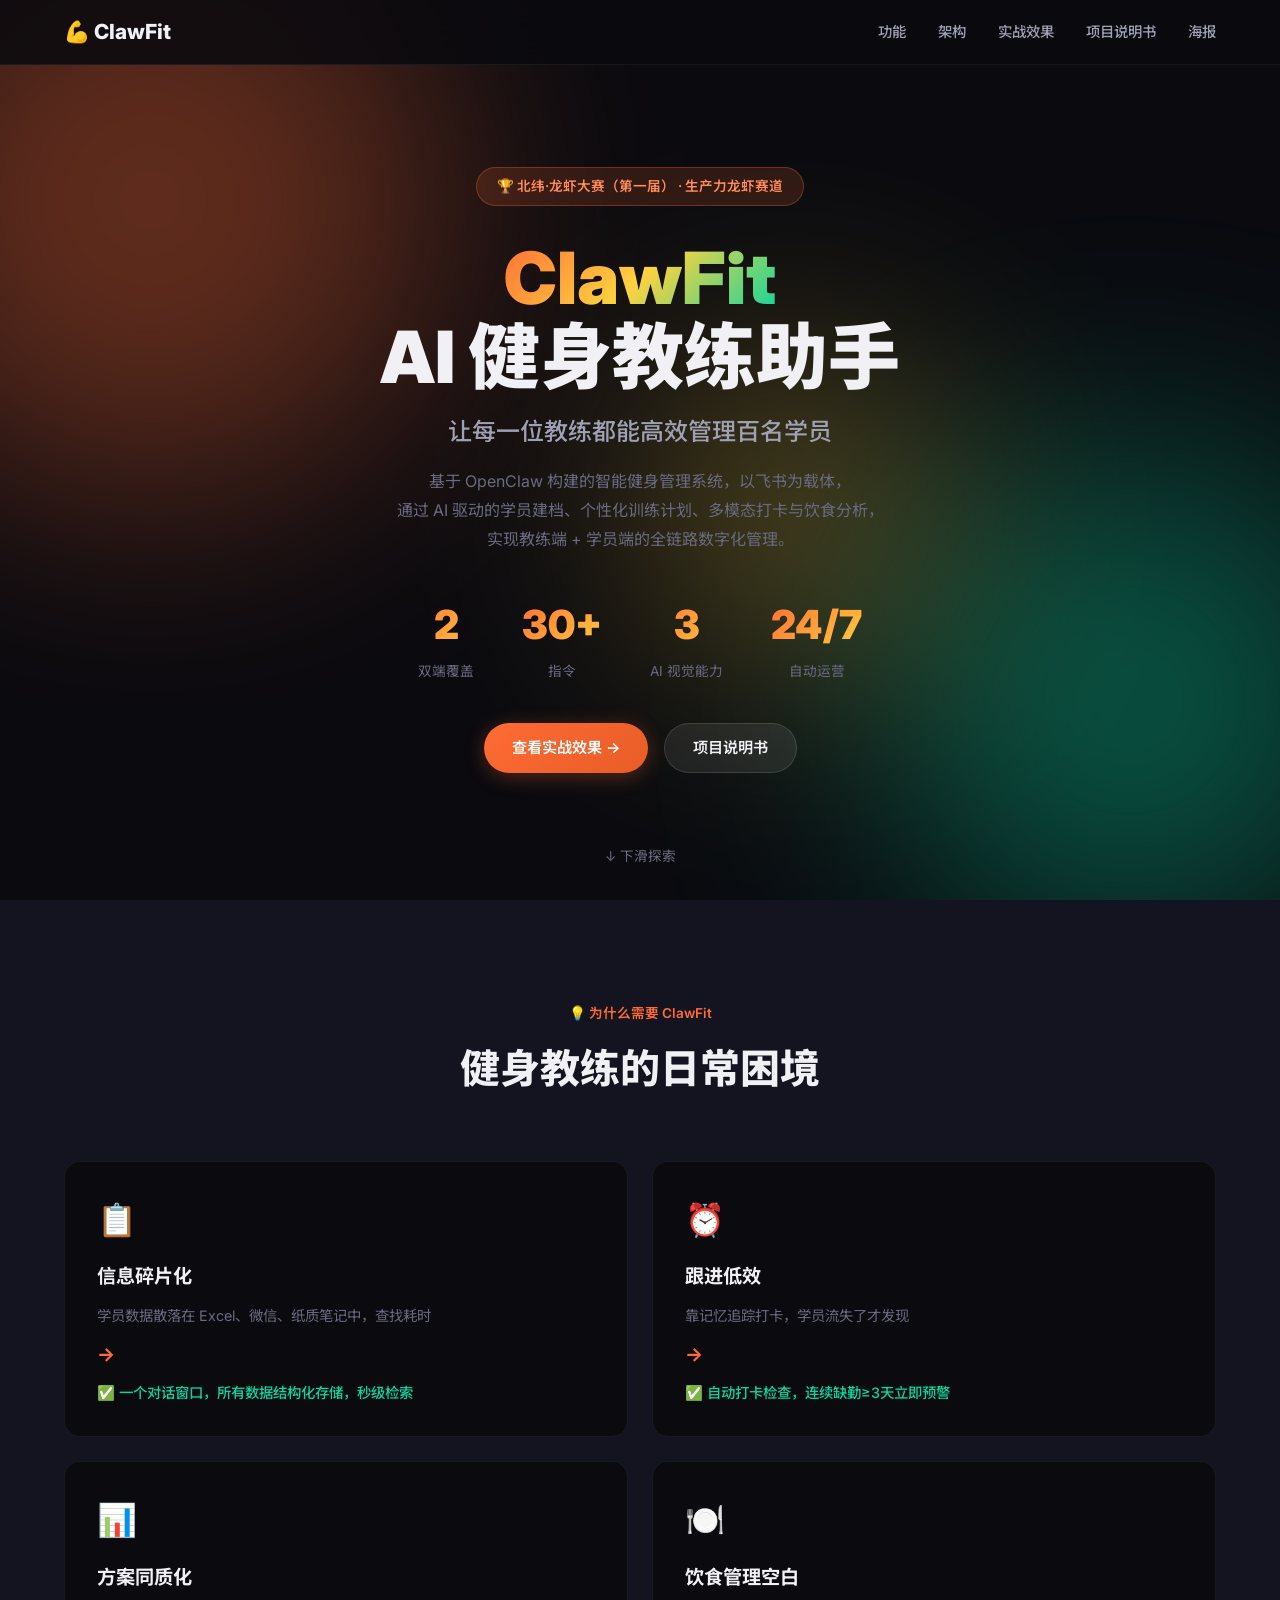
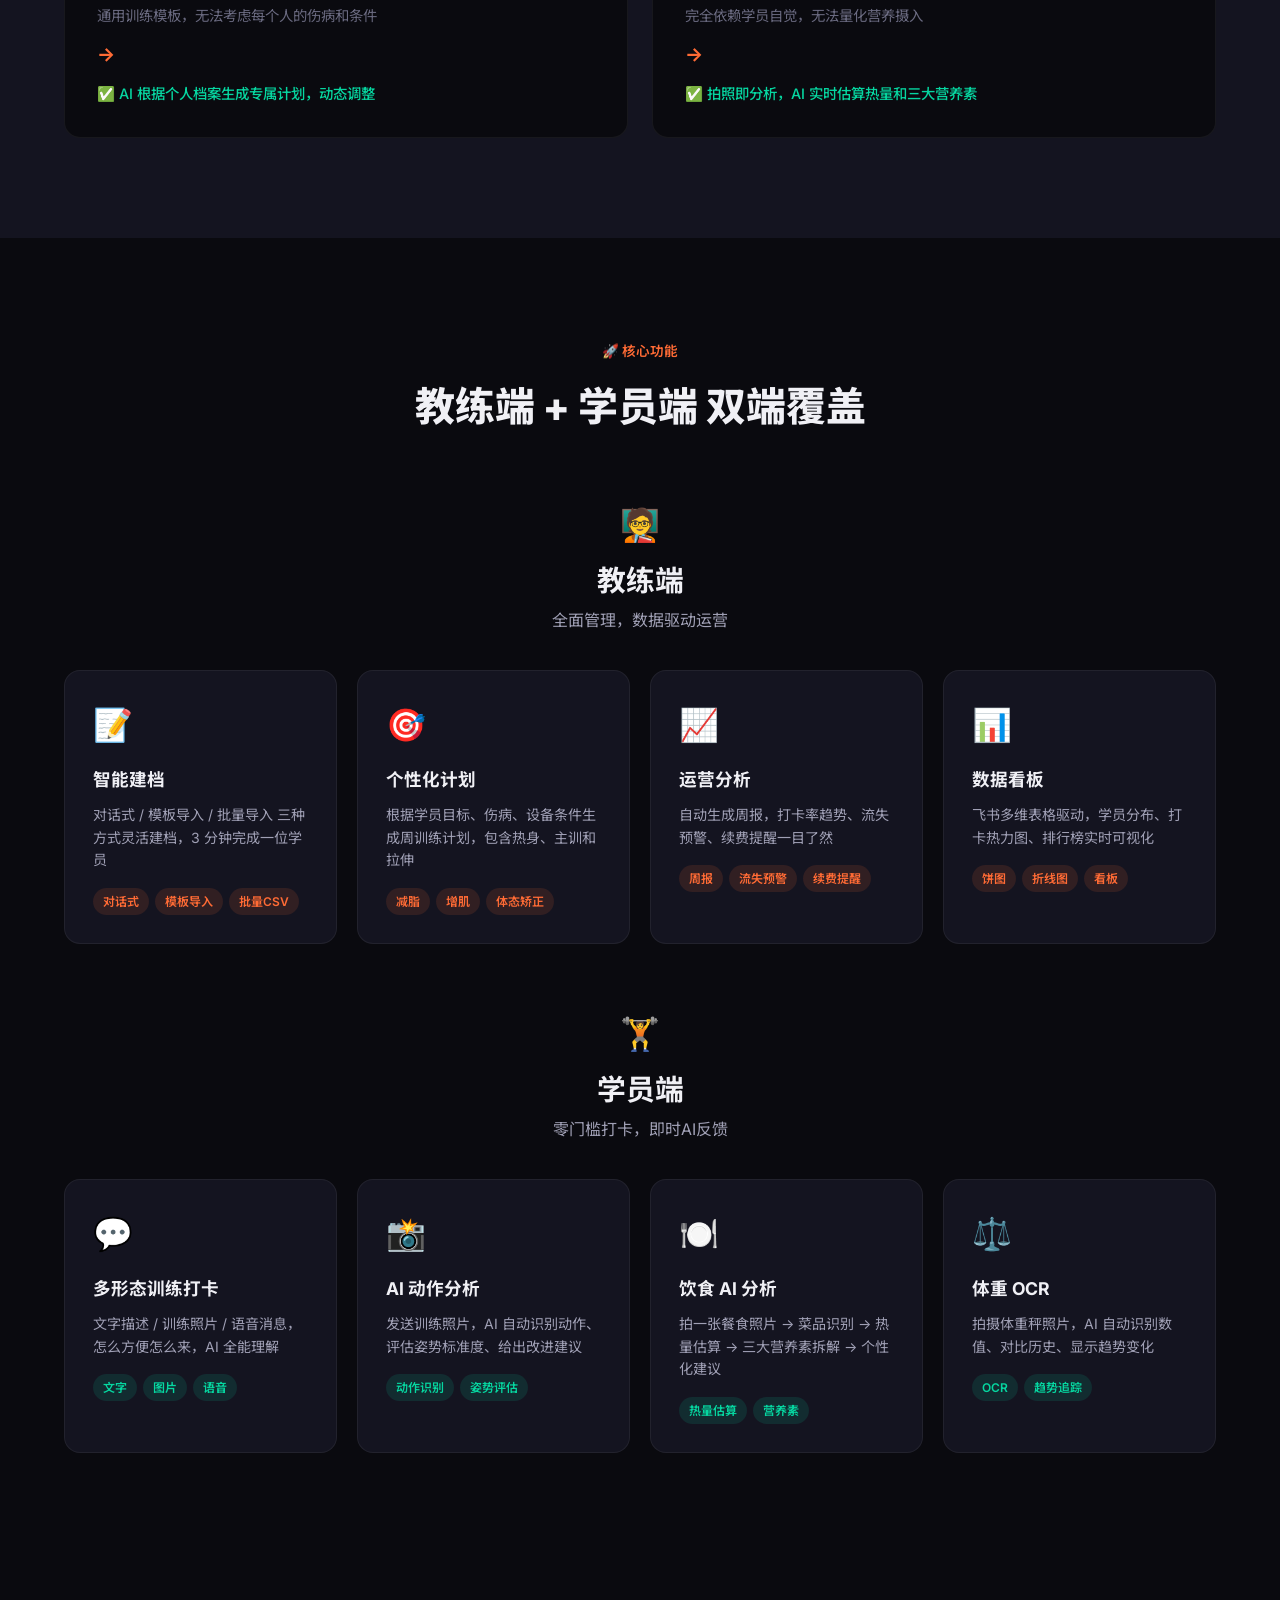
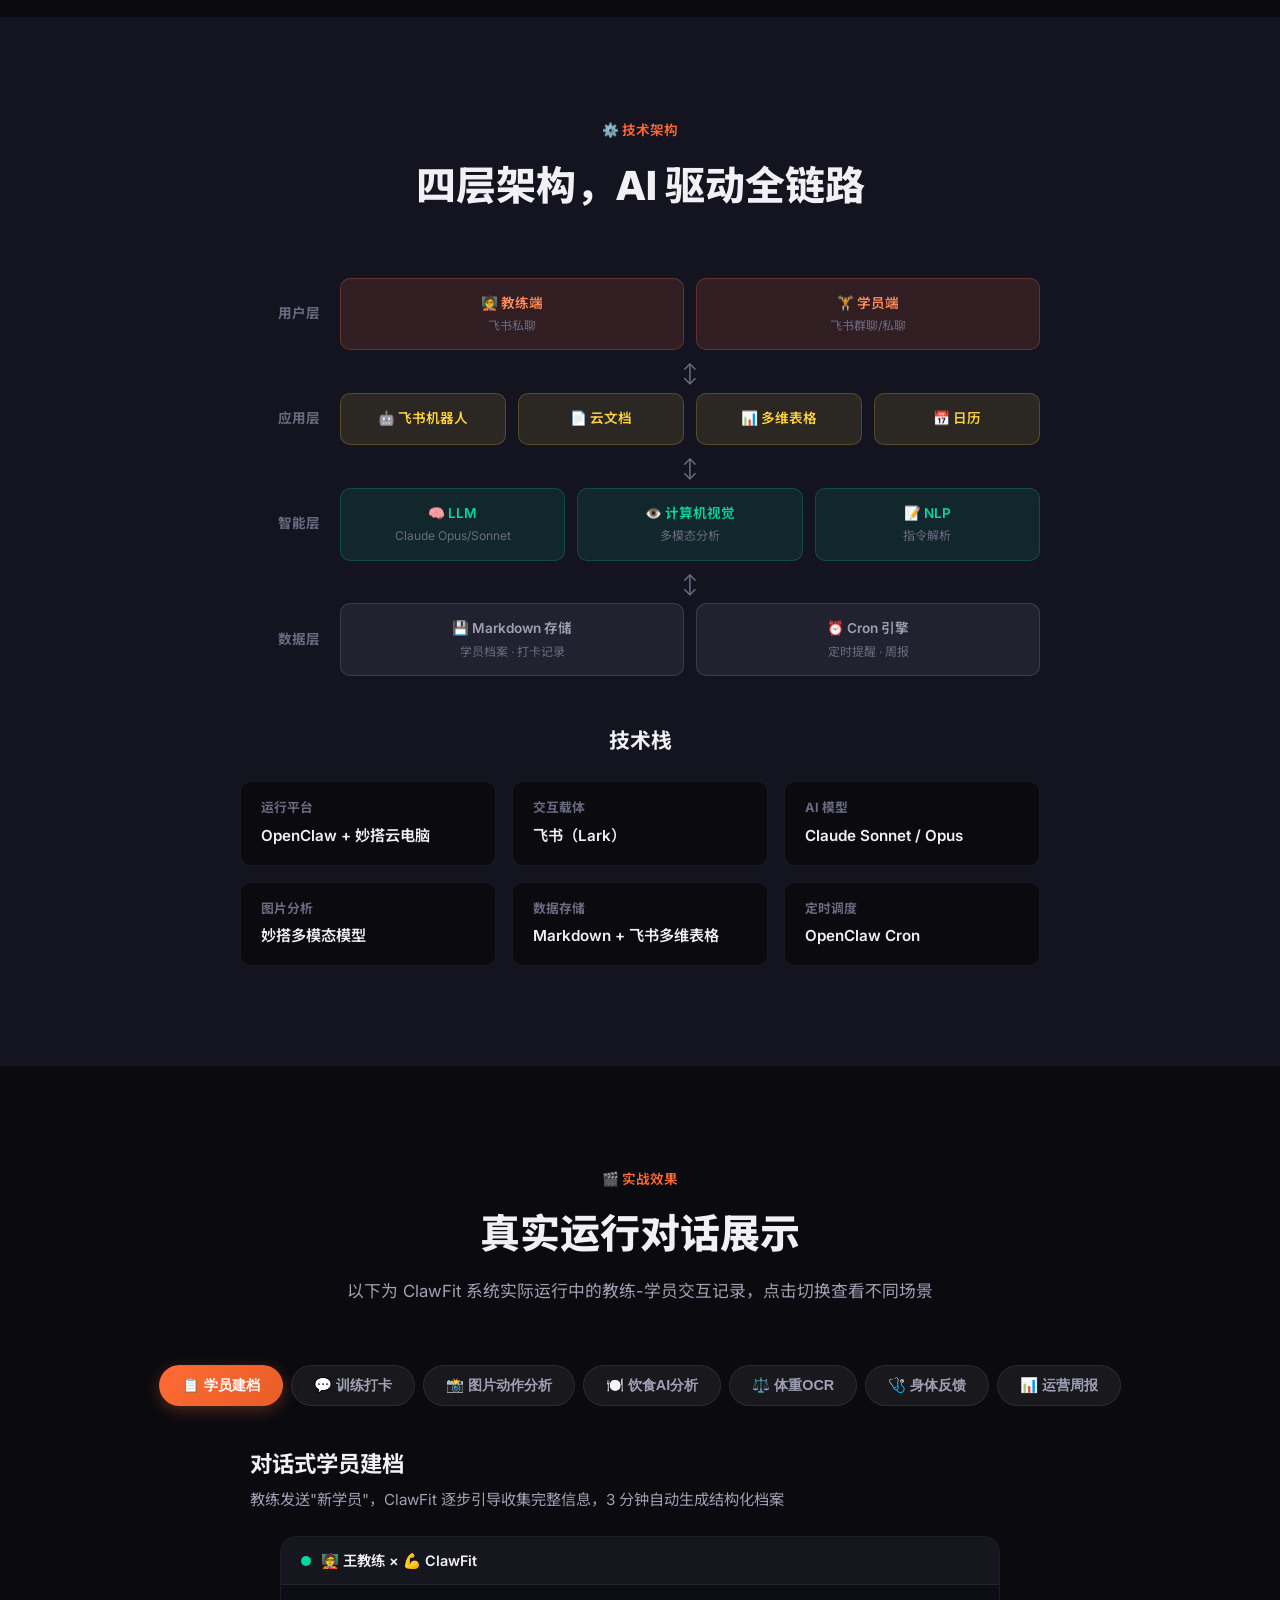
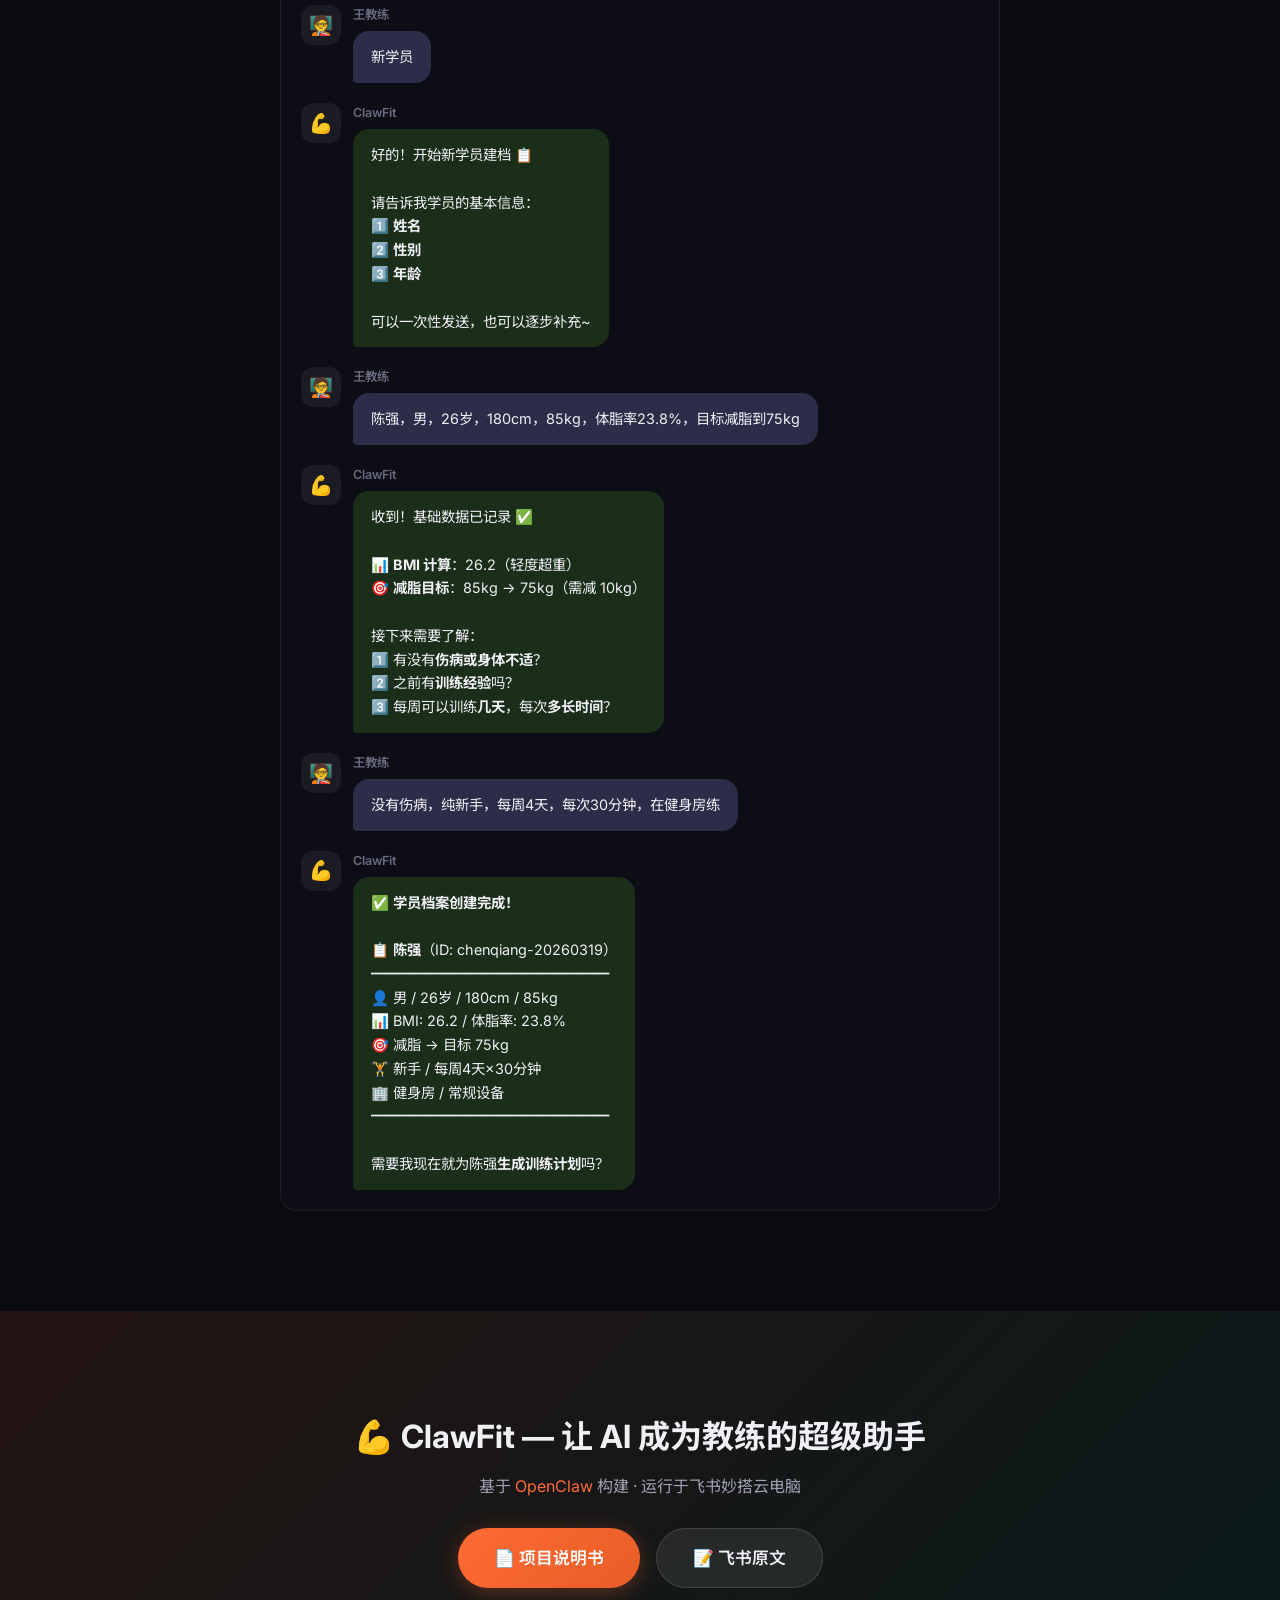
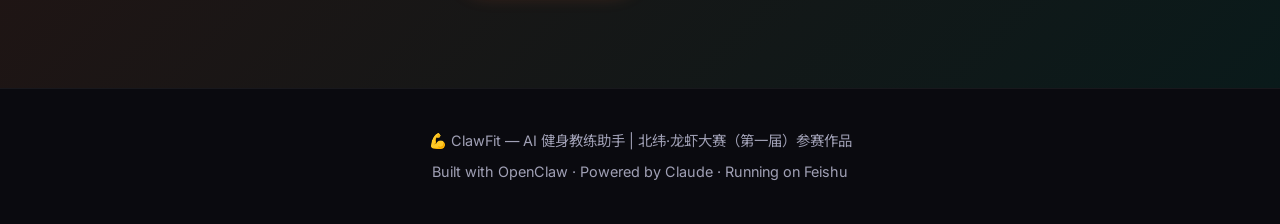
==== commit ec382162: "1" ====
--- a/index.html
+++ b/index.html
@@ -18,6 +18,7 @@
         <a href="#architecture">架构</a>
         <a href="#demo">实战效果</a>
         <a href="report/">项目说明书</a>
+        <a href="poster/">海报</a>
       </div>
       <button class="nav-toggle" id="navToggle">☰</button>
     </div>
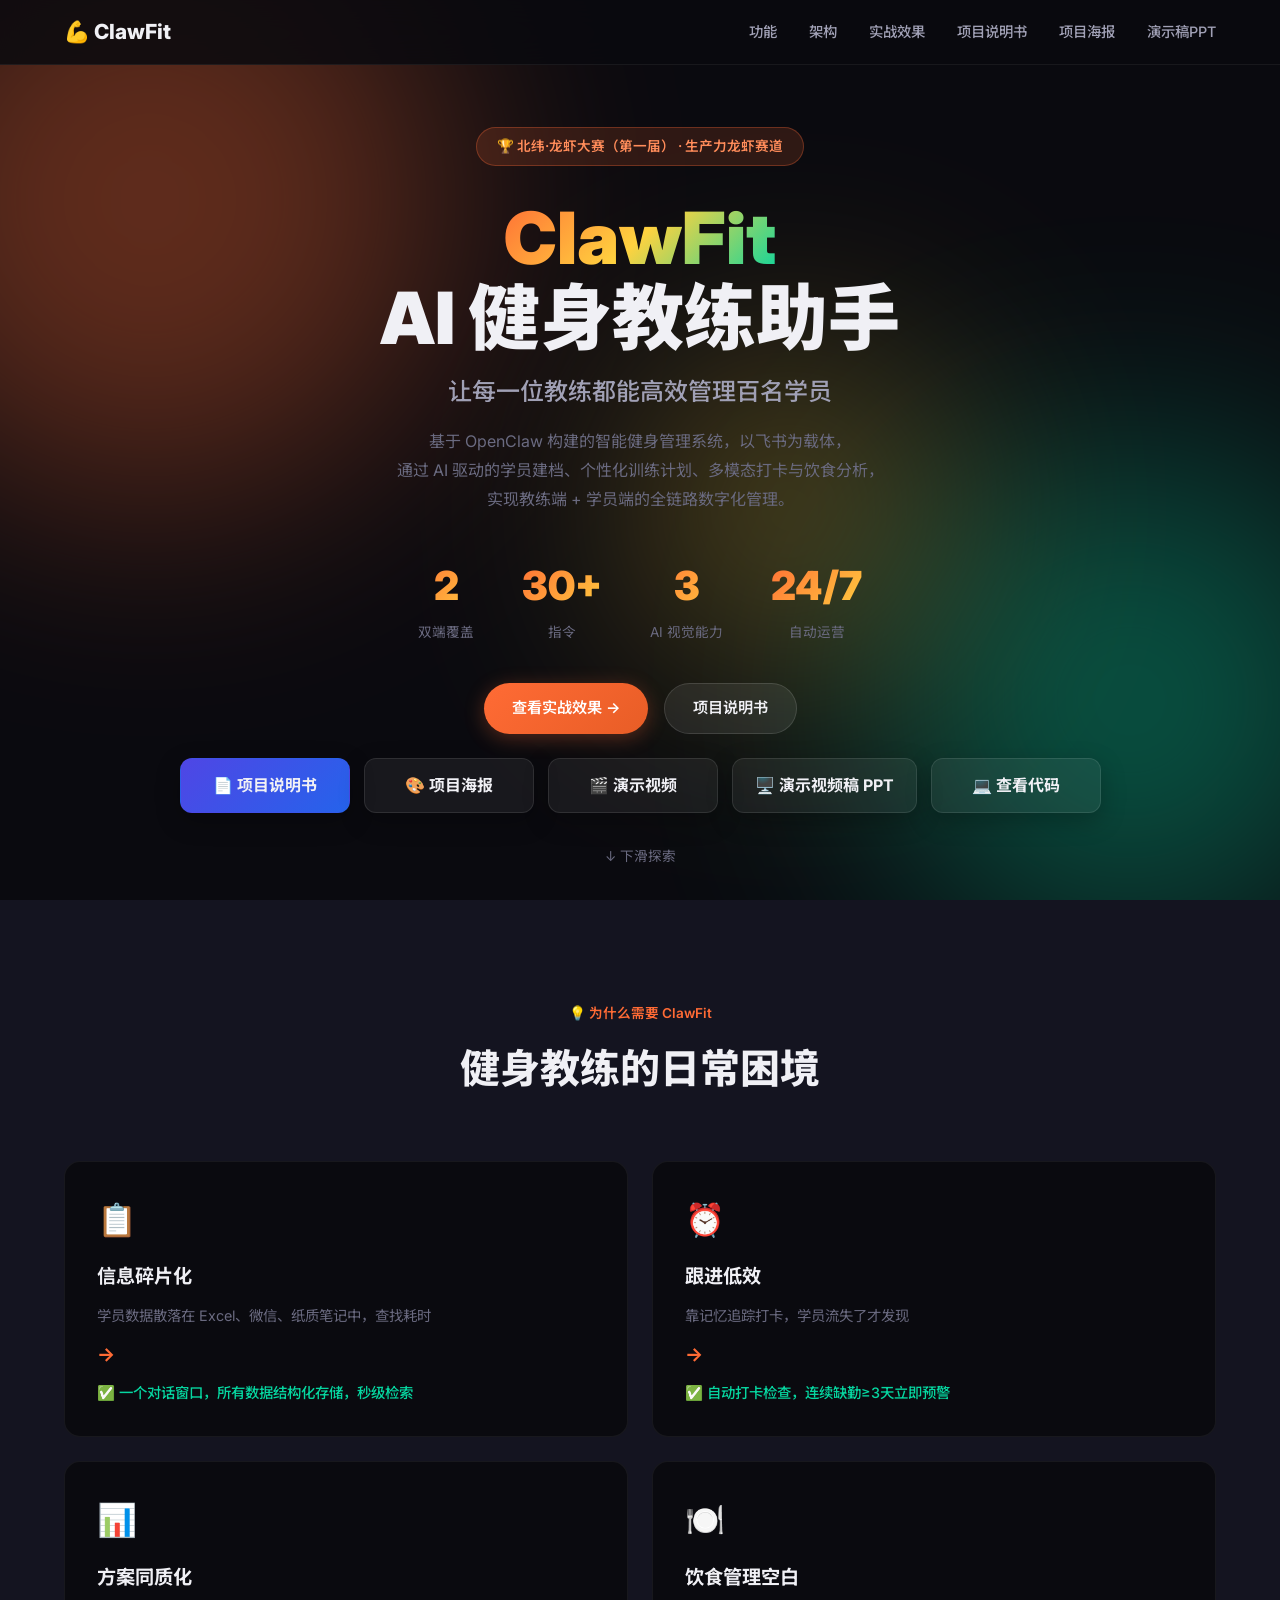
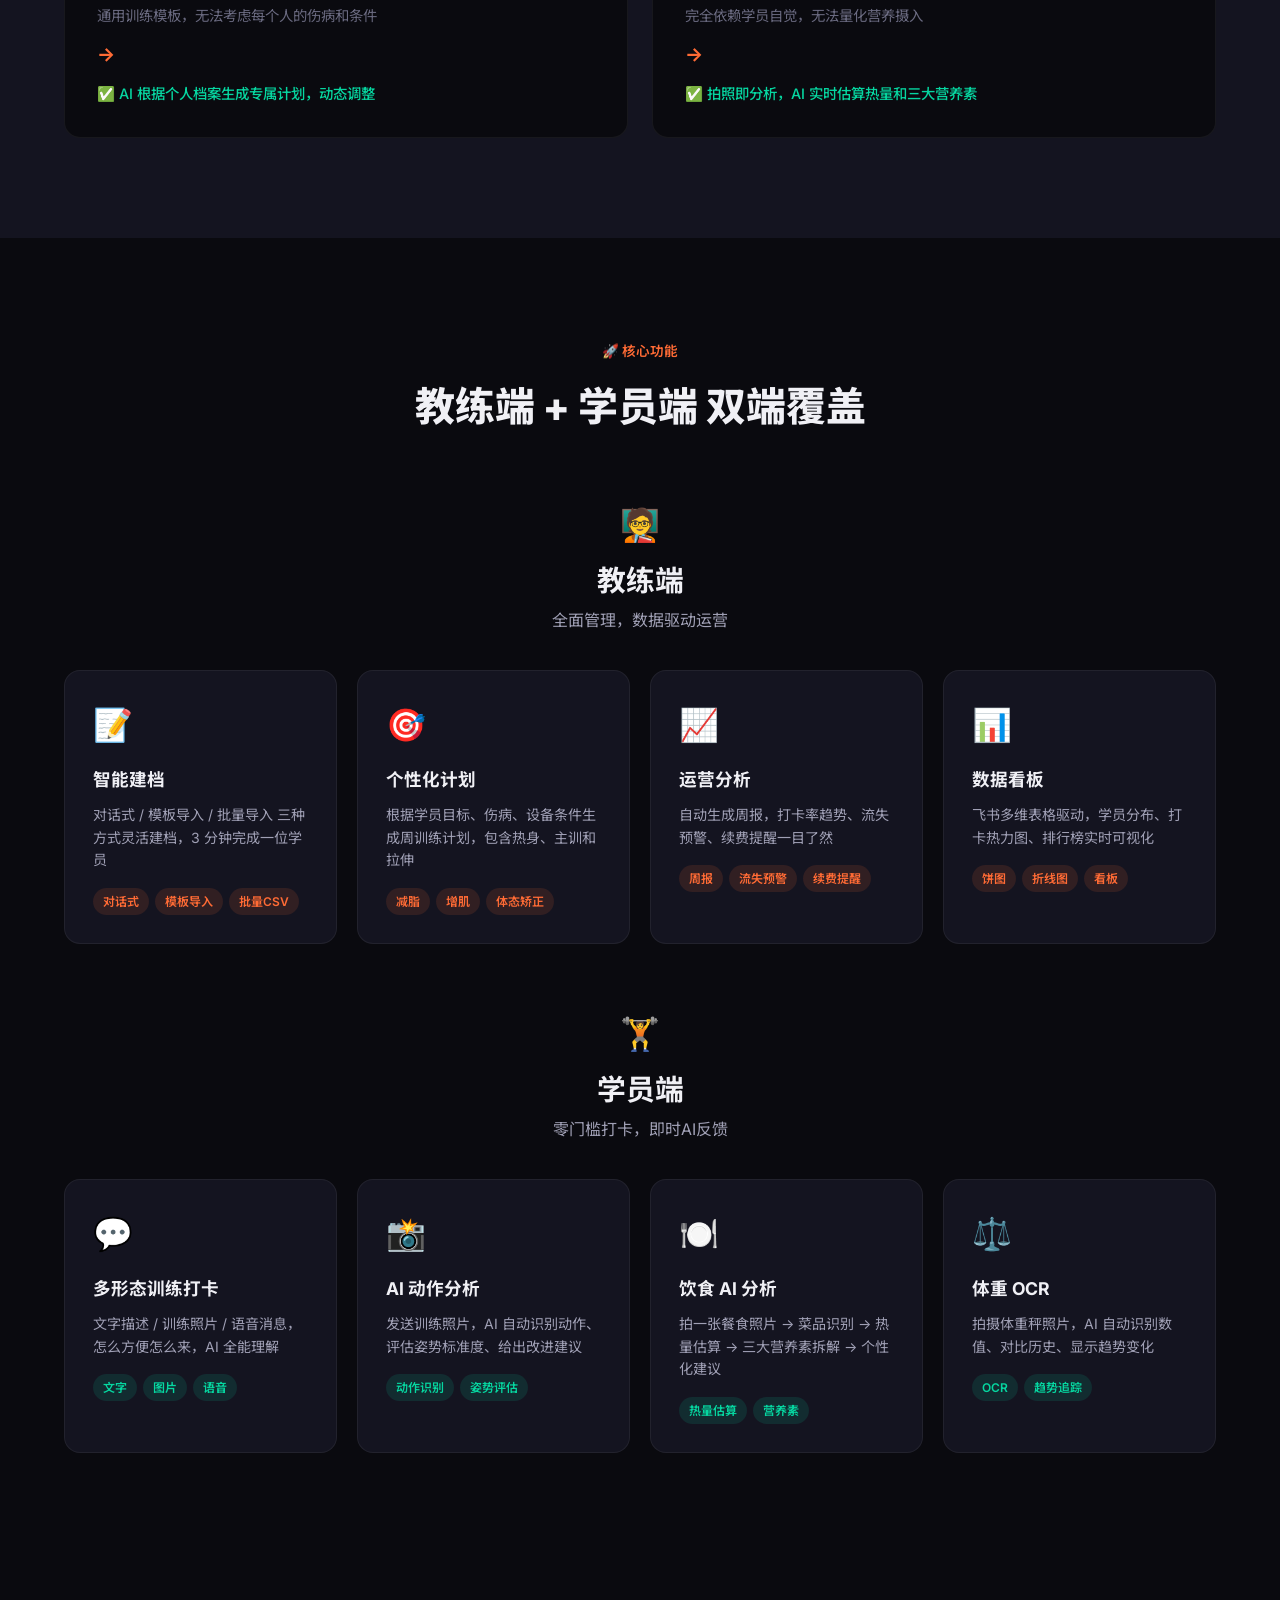
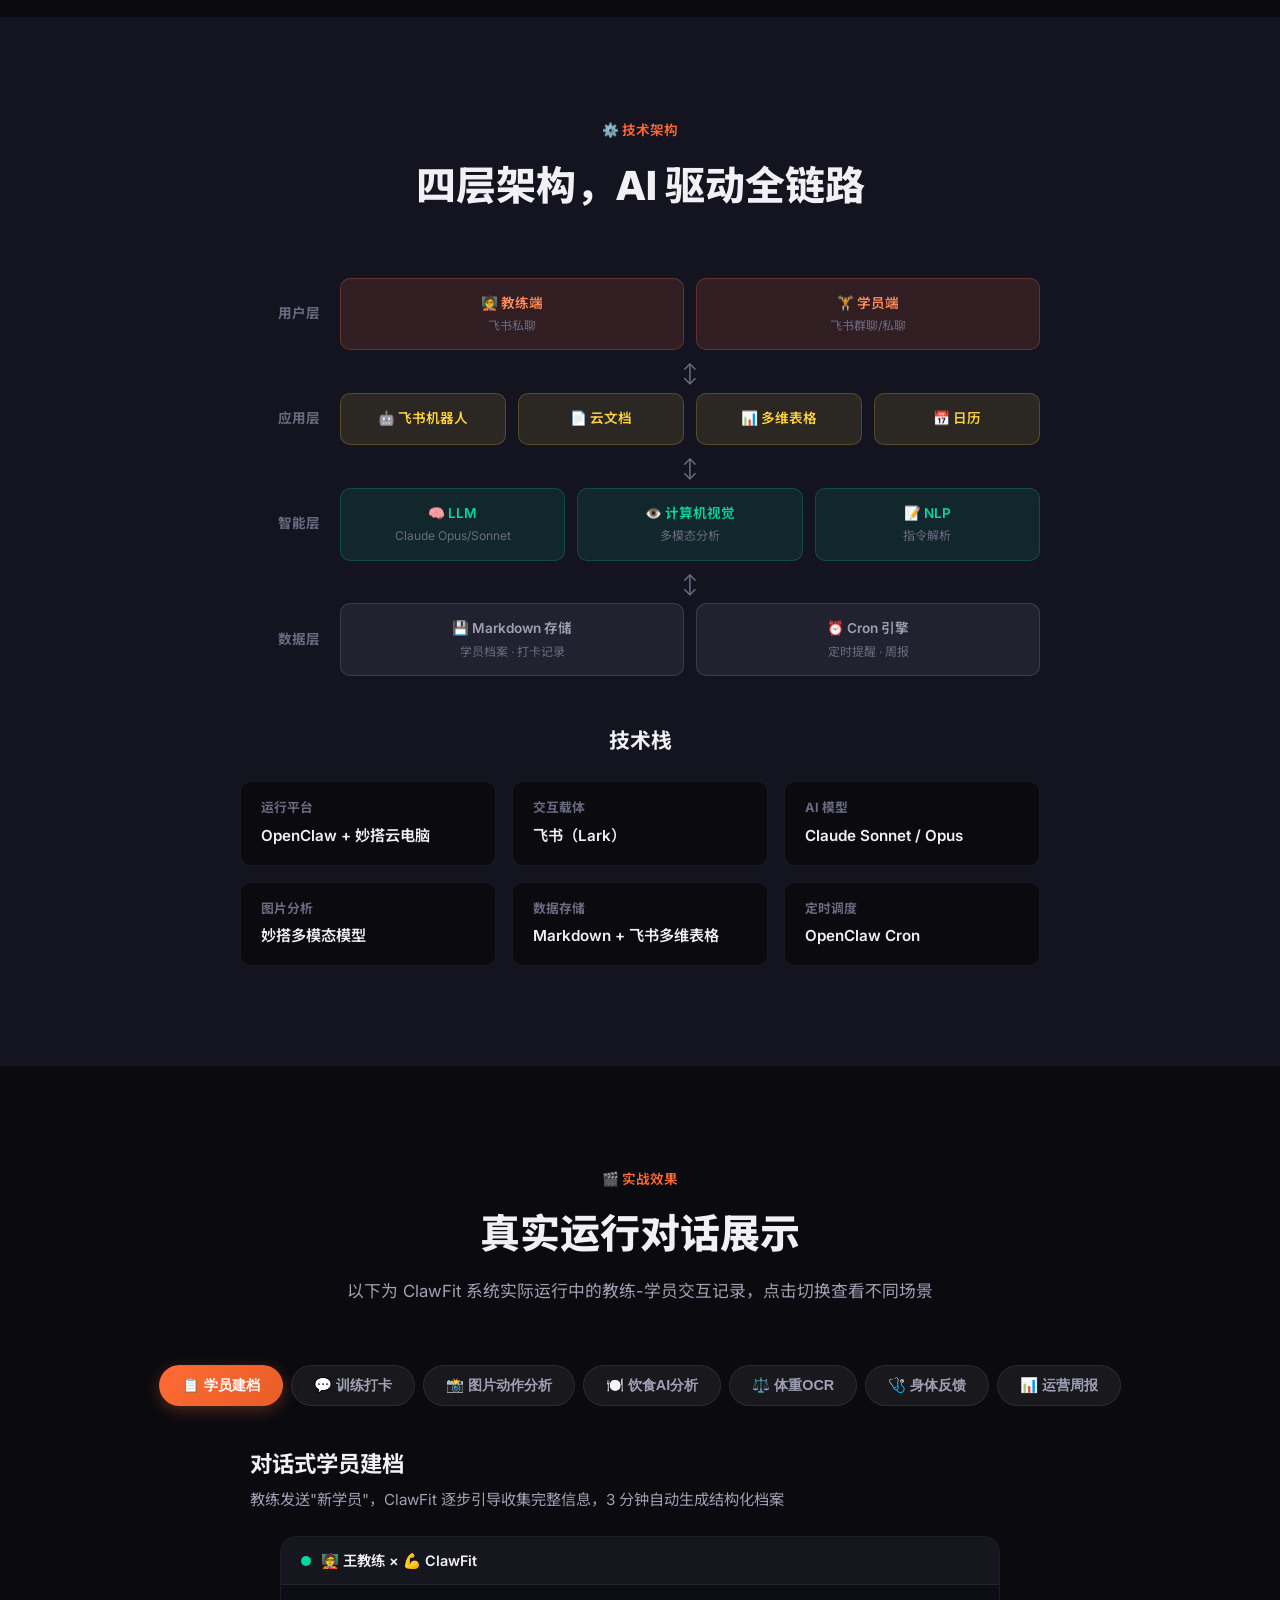
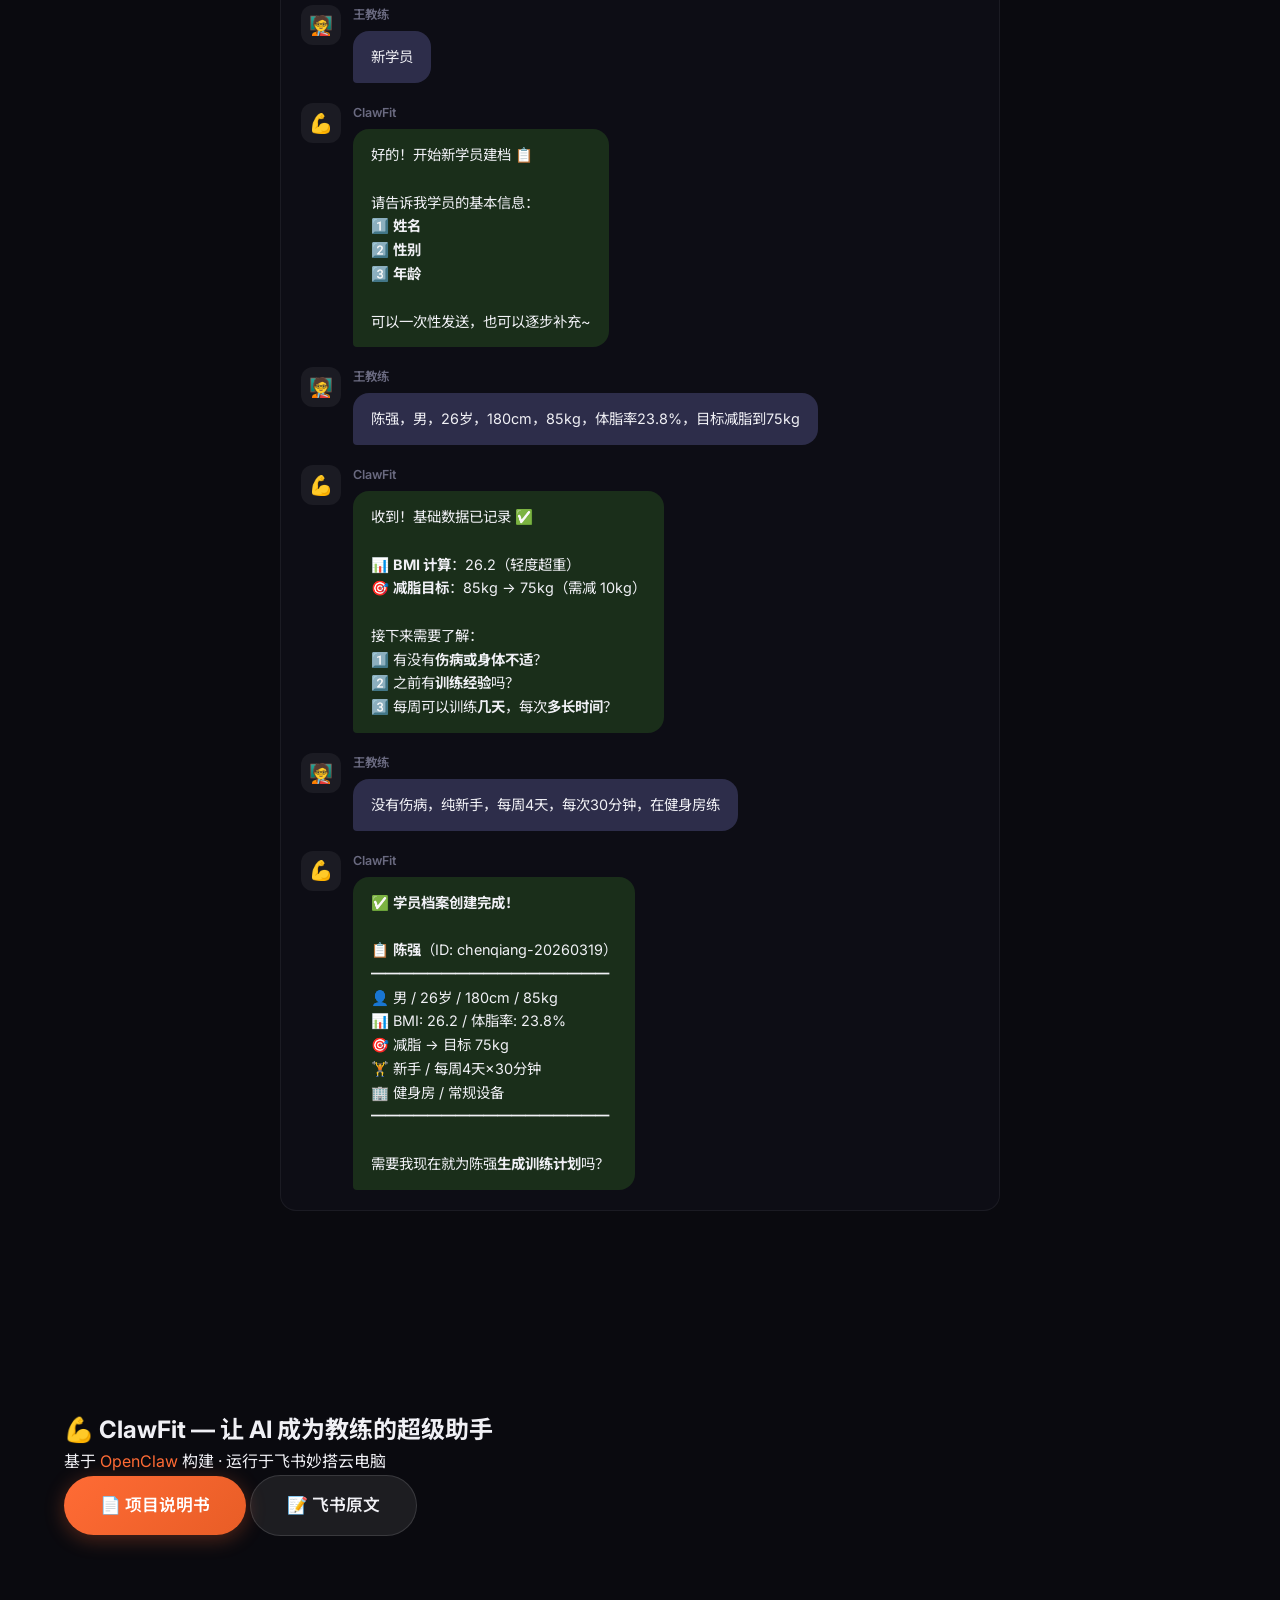
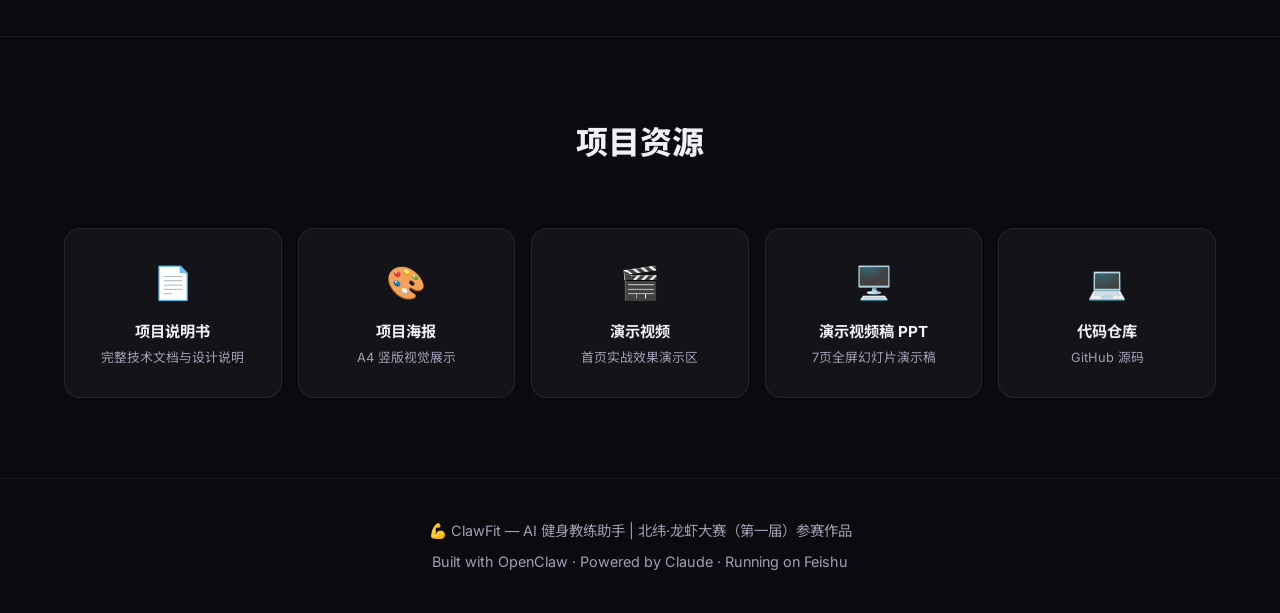
==== commit 98bd6b9f: "4" ====
--- a/index.html
+++ b/index.html
@@ -18,7 +18,8 @@
         <a href="#architecture">架构</a>
         <a href="#demo">实战效果</a>
         <a href="report/">项目说明书</a>
-        <a href="poster/">海报</a>
+        <a href="poster/">项目海报</a>
+        <a href="slides/">演示稿PPT</a>
       </div>
       <button class="nav-toggle" id="navToggle">☰</button>
     </div>
@@ -64,6 +65,13 @@
       <div class="hero-cta">
         <a href="#demo" class="btn btn-primary">查看实战效果 →</a>
         <a href="report/" class="btn btn-secondary">项目说明书</a>
+      </div>
+      <div class="hero-resource-links">
+        <a href="report/" class="hero-resource-btn hero-resource-btn-primary">📄 项目说明书</a>
+        <a href="poster/" class="hero-resource-btn">🎨 项目海报</a>
+        <a href="#demo" class="hero-resource-btn">🎬 演示视频</a>
+        <a href="slides/" class="hero-resource-btn">🖥️ 演示视频稿 PPT</a>
+        <a href="https://github.com/openclaw/openclaw" target="_blank" class="hero-resource-btn">💻 查看代码</a>
       </div>
     </div>
     <div class="scroll-hint">
@@ -723,6 +731,37 @@
     </div>
   </section>
 
+  <!-- Project Resources -->
+  <section class="resources-section" id="resources">
+    <div class="container">
+      <div class="section-header">
+        <h2>项目资源</h2>
+      </div>
+      <div class="resources-grid">
+        <a href="report/" class="resource-card">
+          <div class="resource-icon">📄</div>
+          <div class="resource-info"><strong>项目说明书</strong><span>完整技术文档与设计说明</span></div>
+        </a>
+        <a href="poster/" class="resource-card">
+          <div class="resource-icon">🎨</div>
+          <div class="resource-info"><strong>项目海报</strong><span>A4 竖版视觉展示</span></div>
+        </a>
+        <a href="#demo" class="resource-card">
+          <div class="resource-icon">🎬</div>
+          <div class="resource-info"><strong>演示视频</strong><span>首页实战效果演示区</span></div>
+        </a>
+        <a href="slides/" class="resource-card">
+          <div class="resource-icon">🖥️</div>
+          <div class="resource-info"><strong>演示视频稿 PPT</strong><span>7页全屏幻灯片演示稿</span></div>
+        </a>
+        <a href="https://github.com/openclaw/openclaw" target="_blank" class="resource-card">
+          <div class="resource-icon">💻</div>
+          <div class="resource-info"><strong>代码仓库</strong><span>GitHub 源码</span></div>
+        </a>
+      </div>
+    </div>
+  </section>
+
   <!-- Footer -->
   <footer class="footer">
     <div class="container">
--- a/css/style.css
+++ b/css/style.css
@@ -135,7 +135,49 @@
 }
 .stat-label { font-size: .85rem; color: var(--c-text-muted); margin-top: 4px; }
 
-.hero-cta { display: flex; gap: 16px; justify-content: center; }
+/* Hero feature tags */
+.hero-tags {
+  display: flex; gap: 10px; justify-content: center; flex-wrap: wrap; margin-bottom: 28px;
+}
+.hero-tag {
+  padding: 6px 18px; border-radius: 100px; font-size: .85rem; font-weight: 600;
+  background: rgba(255,255,255,.06); color: var(--c-text-secondary);
+  border: 1px solid rgba(255,255,255,.1);
+}
+
+.hero-cta { display: flex; gap: 16px; justify-content: center; flex-wrap: wrap; }
+
+.hero-resource-links {
+  margin-top: 24px;
+  display: flex;
+  justify-content: center;
+  flex-wrap: wrap;
+  gap: 14px;
+}
+.hero-resource-btn {
+  min-width: 170px;
+  padding: 14px 22px;
+  border-radius: 12px;
+  font-weight: 700;
+  font-size: 1rem;
+  color: var(--c-text);
+  background: rgba(255,255,255,.06);
+  border: 1px solid rgba(255,255,255,.1);
+  text-align: center;
+  box-shadow: 0 8px 24px rgba(0,0,0,.25);
+}
+.hero-resource-btn:hover {
+  transform: translateY(-2px);
+  background: rgba(255,255,255,.12);
+  color: #fff;
+}
+.hero-resource-btn-primary {
+  background: linear-gradient(135deg, #4f46e5, #2563eb);
+  border-color: transparent;
+}
+.hero-resource-btn-primary:hover {
+  background: linear-gradient(135deg, #6366f1, #3b82f6);
+}
 
 .scroll-hint {
   position: absolute; bottom: 32px; left: 50%; transform: translateX(-50%);
@@ -375,14 +417,26 @@
 }
 .report-section th { color: var(--c-text-muted); font-weight: 600; font-size: .8rem; }
 
-/* ---- CTA ---- */
-.cta-section {
-  background: linear-gradient(135deg, rgba(255,107,53,.1), rgba(6,214,160,.08));
-  text-align: center;
-}
-.cta-content h2 { font-size: 2rem; margin-bottom: 12px; }
-.cta-content p { color: var(--c-text-secondary); margin-bottom: 28px; }
-.cta-links { display: flex; gap: 16px; justify-content: center; }
+/* ---- Resources Section ---- */
+.resources-section { padding: 80px 0; border-top: 1px solid rgba(255,255,255,.06); }
+.resources-section .section-header h2 { font-size: 2rem; font-weight: 800; text-align: center; margin-bottom: 40px; }
+.resources-grid {
+  display: grid; grid-template-columns: repeat(5, 1fr); gap: 16px;
+}
+.resource-card {
+  background: rgba(255,255,255,.04); border: 1px solid rgba(255,255,255,.08);
+  border-radius: var(--radius); padding: 28px 20px; text-align: center;
+  text-decoration: none; color: var(--c-text);
+  transition: var(--transition); display: flex; flex-direction: column; align-items: center; gap: 12px;
+}
+.resource-card:hover {
+  background: rgba(255,255,255,.08); border-color: rgba(255,255,255,.15);
+  transform: translateY(-4px); box-shadow: 0 8px 32px rgba(0,0,0,.3);
+}
+.resource-icon { font-size: 2rem; }
+.resource-info { display: flex; flex-direction: column; gap: 4px; }
+.resource-info strong { font-size: .95rem; font-weight: 700; }
+.resource-info span { font-size: .8rem; color: var(--c-text-secondary); }
 
 /* ---- Footer ---- */
 .footer {
@@ -416,12 +470,18 @@
   .stat-number { font-size: 1.8rem; }
   .feature-cards { grid-template-columns: 1fr; }
   .hero-cta { flex-direction: column; align-items: center; }
+  .hero-resource-links { width: 100%; gap: 10px; }
+  .hero-resource-btn { width: min(360px, 92%); min-width: 0; font-size: .92rem; padding: 12px 16px; }
+  .hero-tags { gap: 6px; }
+  .hero-tag { font-size: .78rem; padding: 5px 12px; }
+  .resources-grid { grid-template-columns: repeat(2, 1fr); }
+  .resource-card { padding: 20px 16px; }
   .arch-layer { flex-direction: column; gap: 8px; }
   .arch-layer-label { width: auto; text-align: center; }
   .arch-arrow { padding-left: 0; }
   .tech-items { grid-template-columns: 1fr; }
   .section-header h2 { font-size: 1.8rem; }
-  .cta-links { flex-direction: column; align-items: center; }
+  .resources-grid { grid-template-columns: repeat(2, 1fr); }
   .report-overview { grid-template-columns: 1fr 1fr; }
   .demo-tabs { gap: 6px; }
   .demo-tab { padding: 8px 14px; font-size: .8rem; }
